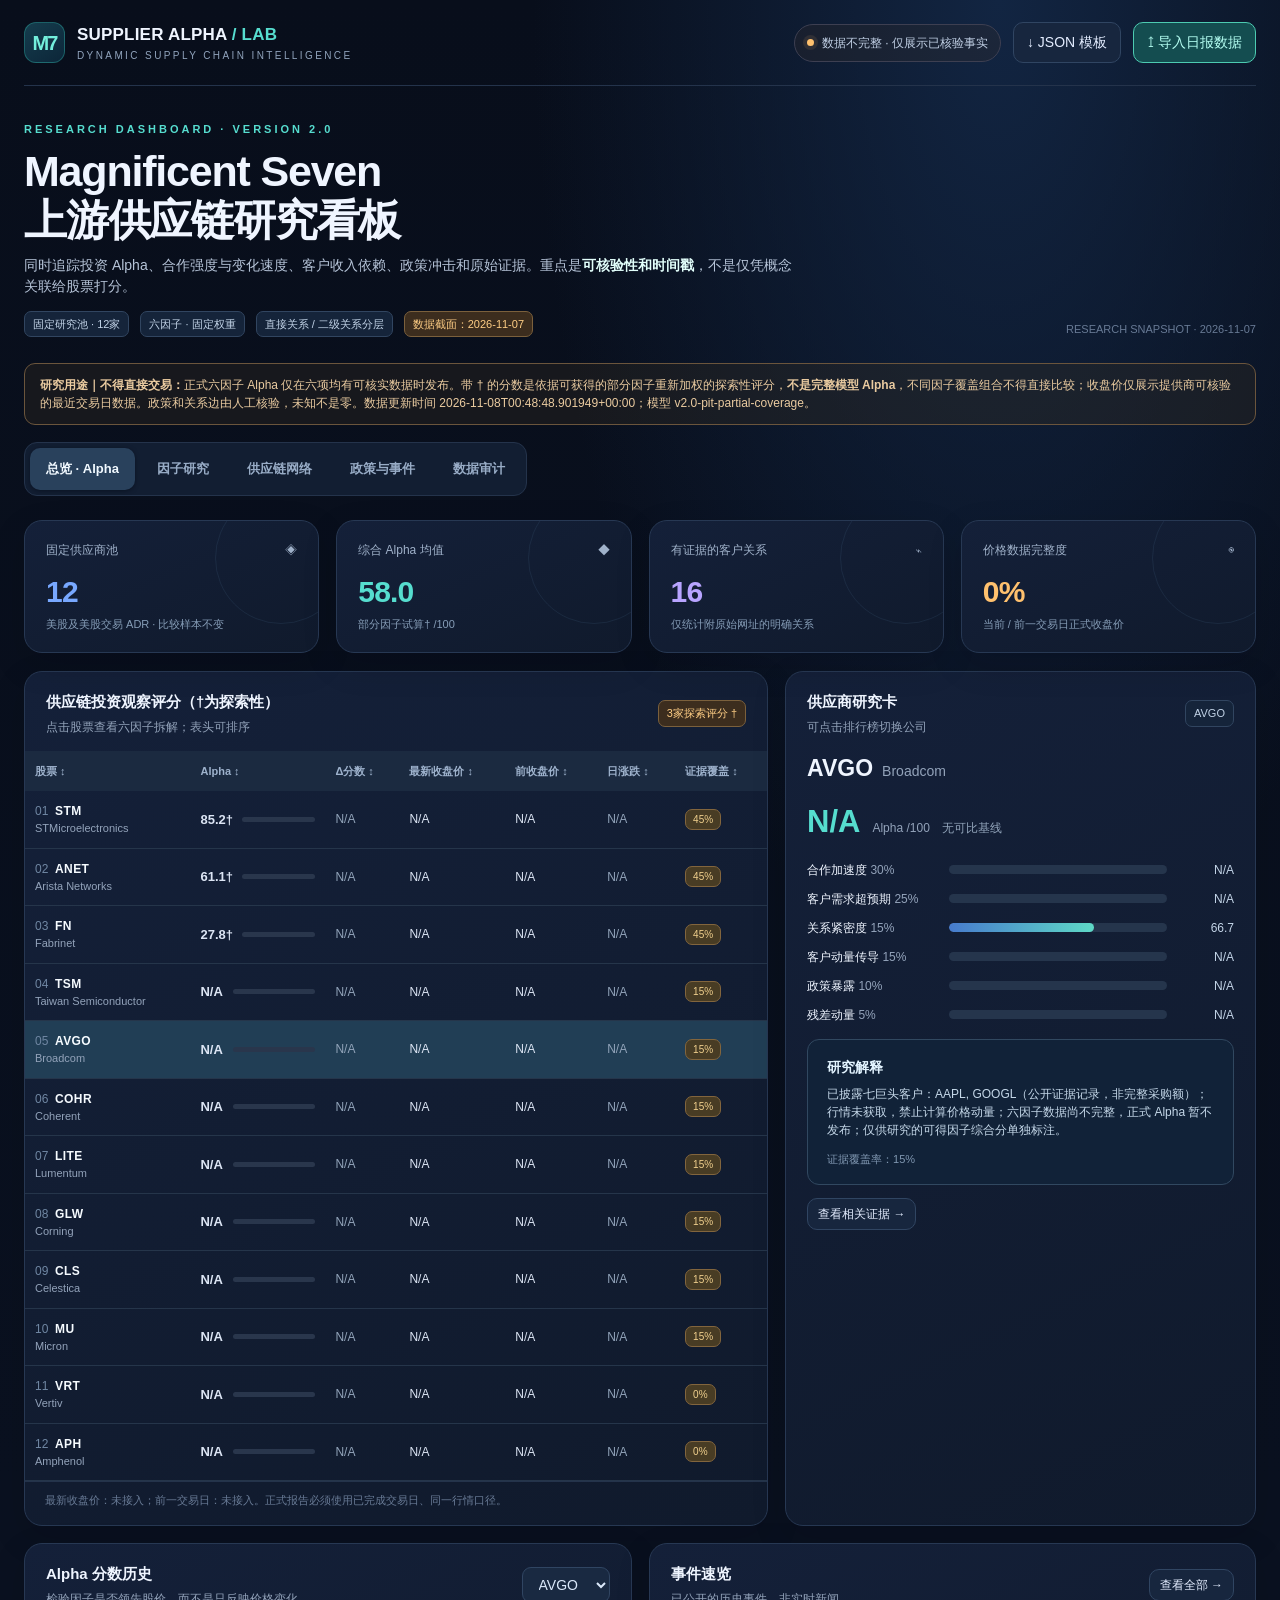
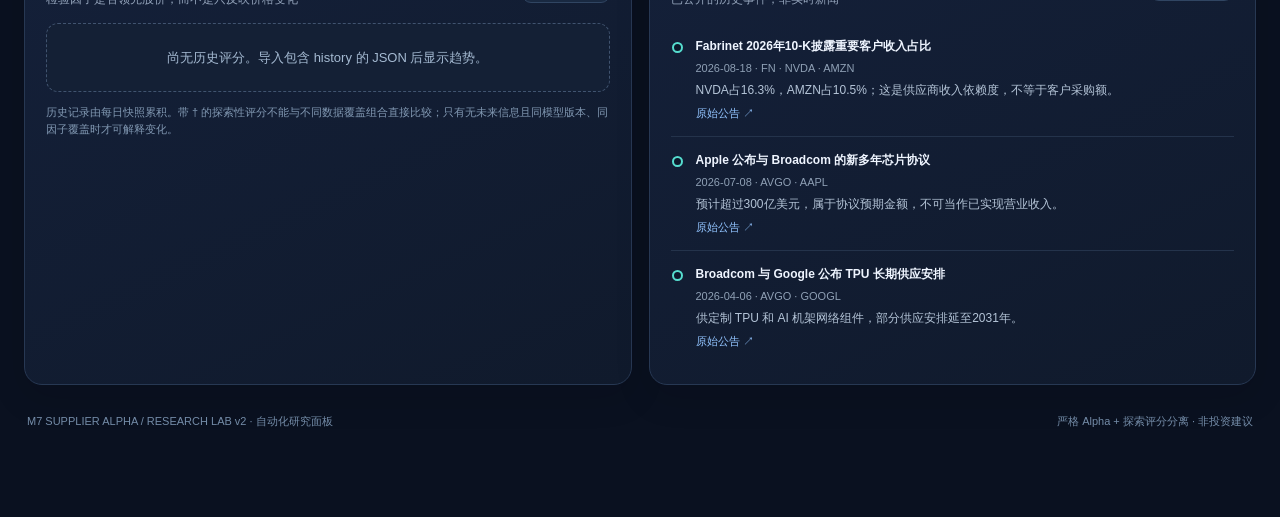
==== site/index.html @ e10db561 "Publish web dashboard with immediate snapshot refresh" ====
<!doctype html>
<html lang="zh-CN">
<head>
<meta charset="utf-8"><meta name="viewport" content="width=device-width, initial-scale=1, viewport-fit=cover">
<meta name="theme-color" content="#0b101d">
<title>M7 Supplier Alpha · Research Lab v2 — 单文件快照</title>
<style>
:root{--bg:#080d19;--panel:#111a2c;--panel2:#152138;--line:#24334b;--line2:#304562;--ink:#eff5ff;--muted:#93a3ba;--soft:#687a95;--cyan:#56ddcf;--blue:#78a8ff;--amber:#ffc16e;--red:#fb8193;--green:#75d6a9;--purp:#b8a4ff;--radius:18px}
*{box-sizing:border-box}html{scroll-behavior:smooth}body{margin:0;color:var(--ink);background:radial-gradient(ellipse at 78% 0%,#122542 0%,transparent 33%),linear-gradient(180deg,#080e1b,#0a1120 70%);font-family:Inter,-apple-system,BlinkMacSystemFont,"Segoe UI","PingFang SC","Microsoft YaHei",sans-serif;font-size:14px;line-height:1.5;min-height:100vh}button,input,select{font:inherit}button{cursor:pointer}a{color:#92c4ff;text-decoration:none}a:hover{text-decoration:underline}.shell{max-width:1540px;margin:auto;padding:0 24px 60px}.topbar{display:flex;align-items:center;justify-content:space-between;padding:22px 0;gap:20px;border-bottom:1px solid var(--line);flex-wrap:wrap}.brand{display:flex;align-items:center;gap:12px}.logo{width:41px;height:41px;border-radius:12px;display:grid;place-items:center;border:1px solid #3ad9c64d;background:linear-gradient(145deg,#153d4d,#0c2639);color:#73efdc;font-weight:800;font-size:20px;letter-spacing:-2px}.brand-title{font-size:17px;font-weight:750;letter-spacing:.2px}.brand-sub{font-size:10px;letter-spacing:2.4px;color:#91a4bd;text-transform:uppercase}.topright{display:flex;align-items:center;gap:12px;flex-wrap:wrap}.status{display:flex;align-items:center;gap:8px;font-size:12px;color:#c1d0e5;padding:9px 12px;border:1px solid #3d3f51;border-radius:99px;background:#3a2e2740}.dot{width:7px;height:7px;border-radius:50%;background:var(--amber);box-shadow:0 0 0 4px #ffc16e18}.btn{border:1px solid var(--line2);border-radius:10px;color:#e4edff;background:#17263e;padding:9px 13px;display:inline-flex;align-items:center;gap:7px;transition:.2s}.btn:hover{border-color:#7ba6d8;background:#213553}.btn.primary{border-color:#4dcbb1;background:#144d50;color:#b5fff3}.btn.small{padding:6px 10px;font-size:12px}.hero{padding:35px 0 26px;display:flex;align-items:end;justify-content:space-between;gap:24px;flex-wrap:wrap}.eyebrow{font-size:11px;color:var(--cyan);letter-spacing:3px;font-weight:700;text-transform:uppercase}.hero h1{font-size:clamp(27px,4vw,43px);letter-spacing:-1.2px;margin:9px 0 10px;line-height:1.14}.hero p{max-width:780px;color:#b6c4d8;margin:0;font-size:14px}.hero-meta{display:flex;flex-wrap:wrap;gap:11px;margin-top:14px}.tag{font-size:11px;color:#c2d3e7;border:1px solid #314560;background:#15243a;border-radius:7px;padding:4px 8px}.tag.warn{border-color:#7b603c;color:#ffce85;background:#3c2d1e}.mini-id{color:var(--soft);font-size:11px}.nav{display:flex;gap:6px;padding:5px;background:#121e32;border:1px solid var(--line);border-radius:13px;max-width:max-content;margin:6px 0 24px;overflow:auto}.nav button{border:0;background:transparent;color:#98acc6;border-radius:10px;white-space:nowrap;padding:11px 16px;font-weight:600;font-size:13px}.nav button.active{background:#29415c;color:#f1f9ff;box-shadow:0 1px 4px #02081380}.view{display:none}.view.active{display:block}.grid{display:grid;gap:17px}.metrics{grid-template-columns:repeat(4,minmax(0,1fr));margin-bottom:18px}.panel{background:linear-gradient(155deg,#142039,#101a2c);border:1px solid #273853;border-radius:var(--radius);min-width:0;box-shadow:0 12px 35px #03071124}.metric{padding:20px 21px;position:relative;overflow:hidden}.metric:before{content:"";position:absolute;right:-29px;top:-29px;border:1px solid #597ea624;width:130px;height:130px;border-radius:50%}.metric .k{font-size:12px;color:#a0b2ca;display:flex;align-items:center;justify-content:space-between;gap:10px}.metric .v{font-size:30px;font-weight:740;letter-spacing:-.8px;margin:10px 0 2px}.metric .sub{font-size:11px;color:#869db7}.metric .accent{color:var(--cyan)}.metric .blue{color:var(--blue)}.metric .amber{color:var(--amber)}.metric .purp{color:var(--purp)}.head{display:flex;align-items:center;justify-content:space-between;gap:12px;padding:19px 21px 15px;flex-wrap:wrap}.heading{font-size:15px;font-weight:750}.subtitle{font-size:12px;color:var(--muted);margin-top:4px}.bodypad{padding:0 21px 20px}.two{grid-template-columns:minmax(0,1.58fr) minmax(320px,1fr)}.half{grid-template-columns:repeat(2,minmax(0,1fr))}.three{grid-template-columns:repeat(3,minmax(0,1fr))}.muted{color:var(--muted)}.small{font-size:12px}.tiny{font-size:11px}.notice{padding:12px 15px;border:1px solid #6b553c;background:#3b2e204d;color:#eacba0;border-radius:11px;font-size:12px;margin:0 0 17px}.tablewrap{overflow:auto}.table{width:100%;border-collapse:collapse;white-space:nowrap;font-size:12px}.table th{background:#1b2a40;color:#9eb2cc;text-align:left;font-size:11px;font-weight:600;padding:12px 10px;cursor:pointer}.table th:hover{color:white}.table td{border-bottom:1px solid #25354a;padding:11px 10px;color:#dce5f4}.table tbody tr{cursor:pointer;transition:.15s}.table tbody tr:hover{background:#21304b}.table tbody tr.selected{background:#213e55}.ticker{font-weight:800;letter-spacing:.4px;color:#f6fbff}.rank{color:#7087a3}.pill{display:inline-block;border-radius:7px;background:#16433c;border:1px solid #2e7968;color:#93e5c6;font-size:10px;padding:2px 7px}.pill.m{background:#483c24;border-color:#82653d;color:#f2d18e}.pill.u{background:#283347;border-color:#43536d;color:#99afcb}.score{display:flex;align-items:center;gap:9px}.score strong{min-width:24px;font-size:13px}.bar{flex:1;height:5px;border-radius:99px;background:#29364c;min-width:45px;overflow:hidden}.bar>i{display:block;height:100%;background:linear-gradient(90deg,#3786d4,#56decf);border-radius:99px}.pos{color:var(--green)!important}.neg{color:var(--red)!important}.neutral{color:#92a4ba!important}.r{text-align:right!important}.sectionnote{font-size:11px;color:var(--soft);padding:10px 20px 16px;border-top:1px solid var(--line);line-height:1.55}.pick{border:1px solid var(--line2);padding:8px 12px;border-radius:9px;background:#192941;color:#dae8fa;outline:none;max-width:100%}.pick:focus{border-color:#7ab7eb}.stack{display:flex;align-items:center;gap:8px;flex-wrap:wrap}.detail-title{display:flex;align-items:baseline;gap:9px}.detail-title strong{font-size:23px}.sixrows{display:grid;gap:11px}.factor-row{display:grid;grid-template-columns:130px 1fr 55px;align-items:center;gap:12px;font-size:12px}.factor-track{height:9px;background:#25354c;border-radius:99px;overflow:hidden}.factor-track>i{display:block;height:100%;background:linear-gradient(90deg,#477bcd,#5ed9c6);border-radius:99px}.factor-row .num{text-align:right;color:#c4d5e8}.eventitem{display:flex;gap:12px;position:relative;padding:14px 0;border-bottom:1px solid var(--line)}.eventitem:last-child{border:0}.eventmarker{width:11px;height:11px;flex-shrink:0;border-radius:50%;border:2px solid var(--cyan);margin:5px 1px;background:#0d182b}.eventtitle{font-size:12px;font-weight:650}.eventdate{font-size:11px;color:#8fa0b5;margin-top:5px}.eventdesc{font-size:12px;color:#b4c4d7;margin-top:5px}.btnlink{color:#8eceff;background:none;border:0;padding:0;font-size:11px;cursor:pointer}.legend{display:flex;gap:16px;flex-wrap:wrap;font-size:11px;color:#a0b2c9}.legend span{display:flex;align-items:center;gap:6px}.sq{width:9px;height:9px;border-radius:3px;display:inline-block}.trend{width:100%;height:auto;display:block}.axis{stroke:#314058;stroke-width:1}.axistext{font-size:10px;fill:#879db7}.chartlabel{fill:#d9eafc;font-size:11px;font-weight:650}.foot{display:flex;align-items:center;justify-content:space-between;gap:15px;flex-wrap:wrap;color:#748ca8;font-size:11px;padding:28px 3px}.networkSvg{width:100%;display:block;height:auto;min-height:320px}.networkhint{color:var(--muted);font-size:12px;margin-top:12px}.heatmap{overflow:auto}.heatmap table{width:100%;min-width:850px;border-collapse:separate;border-spacing:4px}.heatmap th{font-size:11px;color:#9fb4ce;padding:7px;font-weight:600}.heatmap td{padding:10px 8px;text-align:center;border-radius:7px;font-weight:680;font-size:12px;color:#fff}.heatmap td:first-child{text-align:left;background:#1d2a3c;color:#e0edff}.largecallout{border:1px solid #314860;border-radius:12px;background:#112238;padding:17px 19px;color:#c5d8e9;margin-top:15px}.largecallout strong{display:block;color:#e3f4ff;margin-bottom:7px}.insightlist{display:grid;gap:10px}.insight{border:1px solid var(--line);border-radius:12px;padding:12px 14px;background:#17253a}.insight .lt{color:#9ab0c9;font-size:11px}.insight strong{font-size:12px;display:block;margin:4px 0}.filterrow{display:flex;align-items:center;gap:9px;flex-wrap:wrap}.toggle{display:flex;align-items:center;gap:7px;color:#a8bfd6;font-size:12px}.policy{border:1px solid #2d4058;border-radius:12px;padding:16px;margin-bottom:12px;background:#14233a}.policy .phead{display:flex;justify-content:space-between;align-items:center;gap:10px;flex-wrap:wrap}.policy .pname{font-size:14px;font-weight:700}.policy .pdesc{color:#b0c5dc;font-size:12px;margin-top:9px}.policy .pmeta{color:#86a1bc;font-size:11px;margin-top:9px}.sources{display:grid;gap:8px}.source{background:#16243a;border:1px solid #2c4058;padding:12px 14px;border-radius:10px}.source a{font-size:12px;font-weight:650}.source small{display:block;color:#9baec5;margin-top:4px;line-height:1.55}.auditrow{display:flex;justify-content:space-between;gap:16px;border-bottom:1px solid #293a51;padding:13px 0;font-size:12px}.auditrow:last-child{border:0}.auditrow span{color:#a4b6cb}.code{font-family:ui-monospace,SFMono-Regular,Menlo,monospace;font-size:12px;color:#9ee7dc;background:#0b1b29;border:1px solid #254357;border-radius:9px;padding:12px;white-space:pre-wrap;overflow-wrap:anywhere}.empty{color:#a5bad2;border:1px dashed #40536f;border-radius:12px;padding:24px 16px;text-align:center;font-size:13px;background:#142035}.footerline{font-size:11px;color:#8198b2;margin-top:12px}.fileinput{display:none}.topaction{white-space:nowrap}.hide{display:none!important}#toast{position:fixed;bottom:20px;left:50%;transform:translateX(-50%);background:#264a5b;color:#e4fff9;border:1px solid #65adba;box-shadow:0 15px 40px #0008;padding:11px 18px;border-radius:12px;z-index:100;font-size:12px;display:none;max-width:90vw}.critical{color:var(--amber)}
@media(max-width:1050px){.metrics{grid-template-columns:repeat(2,minmax(0,1fr))}.two{grid-template-columns:1fr}.three{grid-template-columns:1fr 1fr}.networkSvg{min-height:0}.topbar{padding:16px 0}.hero{padding:27px 0 20px}}
@media(max-width:640px){.shell{padding:0 12px 40px}.topbar{gap:12px}.brand-title{font-size:14px}.brand-sub{font-size:9px;letter-spacing:1.6px}.topright{width:100%;justify-content:space-between}.hero h1{font-size:28px}.hero p{font-size:12px}.nav{width:100%;max-width:100%;margin:5px 0 15px}.nav button{padding:10px 13px;font-size:12px}.grid{gap:12px}.metric{padding:15px 14px}.metric .v{font-size:25px}.panel{border-radius:13px}.head{padding:15px 13px 12px}.bodypad{padding:0 13px 14px}.half,.three{grid-template-columns:1fr}.factor-row{grid-template-columns:108px 1fr 46px;gap:8px;font-size:11px}.table th,.table td{padding:10px 8px}.notice{font-size:11px}.networkSvg{min-height:220px}.logo{width:36px;height:36px}.metric .sub{font-size:10px}}
</style>
</head>
<body>
<div class="shell">
<header class="topbar">
 <div class="brand"><div class="logo">M7</div><div><div class="brand-title">SUPPLIER ALPHA <span style="color:var(--cyan)">/ LAB</span></div><div class="brand-sub">DYNAMIC SUPPLY CHAIN INTELLIGENCE</div></div></div>
 <div class="topright"><span class="status"><i class="dot"></i><span id="modeLabel">数据管道连接中 · 历史证据已标注</span></span><button class="btn topaction" id="downloadTemplate">↓ JSON 模板</button><label for="jsonFile" class="btn primary topaction">↥ 导入日报数据</label><input id="jsonFile" class="fileinput" type="file" accept=".json,application/json"></div>
</header>
<section class="hero"><div><div class="eyebrow">Research dashboard · Version 2.0</div><h1>Magnificent Seven<br>上游供应链研究看板</h1><p>同时追踪投资 Alpha、合作强度与变化速度、客户收入依赖、政策冲击和原始证据。重点是<strong style="color:#e2fffb">可核验性和时间戳</strong>，不是仅凭概念关联给股票打分。</p><div class="hero-meta"><span class="tag">固定研究池 · 12家</span><span class="tag">六因子 · 固定权重</span><span class="tag">直接关系 / 二级关系分层</span><span class="tag warn" id="asOfTag">展示模式：模拟分数</span></div></div><div class="mini-id">RESEARCH SNAPSHOT · <span id="snapshotDate">2026-11-07</span></div></section>
<div class="notice" id="disclaimer"><b>研究演示模式：</b>下方 Alpha、因子和趋势分数均为虚构示例，不能用于交易；收盘价留空，不编造价格。关系与政策页面部分示例链接来自公开公司公告、SEC与政府文件，均注明历史日期。导入真实的、带来源的每日 JSON 后，才可作为正式数据看板使用。</div>
<nav class="nav" id="tabs" aria-label="看板导航"><button data-tab="overview" class="active">总览 · Alpha</button><button data-tab="factors">因子研究</button><button data-tab="network">供应链网络</button><button data-tab="events">政策与事件</button><button data-tab="audit">数据审计</button></nav>
<main>
<section id="overview" class="view active">
 <div class="grid metrics"><div class="panel metric"><div class="k">固定供应商池 <span>◈</span></div><div class="v blue" id="kpiUniverse">12</div><div class="sub">美股及美股交易 ADR · 比较样本不变</div></div><div class="panel metric"><div class="k">综合 Alpha 均值 <span>◆</span></div><div class="v accent" id="kpiScore">—</div><div class="sub" id="kpiScoreSub">演示数据 /100</div></div><div class="panel metric"><div class="k">有证据的客户关系 <span>⌁</span></div><div class="v purp" id="kpiEdges">—</div><div class="sub">仅统计附原始网址的明确关系</div></div><div class="panel metric"><div class="k">价格数据完整度 <span>◉</span></div><div class="v amber" id="kpiPrice">0%</div><div class="sub">当前 / 前一交易日正式收盘价</div></div></div>
 <div class="grid two"><div class="panel"><div class="head"><div><div class="heading">供应链投资观察评分（†为探索性）</div><div class="subtitle">点击股票查看六因子拆解；表头可排序</div></div><span class="tag warn" id="scoreMode">模拟评分</span></div><div class="tablewrap"><table class="table" id="ranking"><thead><tr><th data-sort="ticker">股票 ↕</th><th data-sort="alpha">Alpha ↕</th><th data-sort="delta">Δ分数 ↕</th><th data-sort="close">最新收盘价 ↕</th><th data-sort="previous_close">前收盘价 ↕</th><th data-sort="pct_change">日涨跌 ↕</th><th data-sort="coverage">证据覆盖 ↕</th></tr></thead><tbody id="rankingBody"></tbody></table></div><div class="sectionnote" id="priceDates">价格日期：尚未导入真实数据。日涨跌按最近两个已完成的交易日计算。</div></div>
 <div class="panel"><div class="head"><div><div class="heading">供应商研究卡</div><div class="subtitle">可点击排行榜切换公司</div></div><span class="tag" id="selectionTag">AVGO</span></div><div class="bodypad"><div class="detail-title"><strong id="selectedTicker">AVGO</strong><span class="muted" id="selectedName">Broadcom</span></div><div style="display:flex;align-items:baseline;gap:12px;margin:14px 0 15px"><span style="font-size:31px;font-weight:750;color:var(--cyan)" id="selectedScore">—</span><span class="small muted">Alpha /100</span><span class="small" id="selectedDelta"></span></div><div class="sixrows" id="factorMini"></div><div class="largecallout"><strong>研究解释</strong><div id="selectedExplain" class="small">这是演示数据中的分数解释框。真实日报导入后，展示源自证据的变化及原因。</div><div class="footerline" id="selectedCoverage">证据覆盖：—</div></div><button class="btn small" style="margin-top:13px" id="jumpEvidence">查看相关证据 →</button></div></div></div>
 <div class="grid half" style="margin-top:17px"><div class="panel"><div class="head"><div><div class="heading">Alpha 分数历史</div><div class="subtitle">检验因子是否领先股价，而不是只反映价格变化</div></div><select class="pick" id="trendSelector"></select></div><div class="bodypad"><div id="trendChart"></div><div class="footerline" id="trendNote">演示趋势，非历史真实评分。</div></div></div><div class="panel"><div class="head"><div><div class="heading">事件速览</div><div class="subtitle">已公开的历史事件，非实时新闻</div></div><button class="btn small" data-goto="events">查看全部 →</button></div><div class="bodypad" id="eventPreview"></div></div></div>
</section>
<section id="factors" class="view"><div class="grid half"><div class="panel"><div class="head"><div><div class="heading">横截面因子热力图</div><div class="subtitle">数值范围 0–100；基于公开数据、可审计的点时计算数据</div></div></div><div class="bodypad heatmap" id="factorHeatmap"></div></div><div class="panel"><div class="head"><div><div class="heading">因子贡献拆分</div><div class="subtitle">贡献 = 因子分数 × 固定权重；不代表收益贡献</div></div><select class="pick" id="factorSelector"></select></div><div class="bodypad"><div id="contribChart"></div><div class="largecallout"><strong>研究假设</strong>关系加速度（30%）与客户资本开支冲击（25%）能否在控制市值、行业和价格动量后预测未来收益？建议保留 5 / 20 / 60 个交易日的样本外标签，并严格控制信息发布日期。</div></div></div></div><div class="panel" style="margin-top:17px"><div class="head"><div><div class="heading">固定因子方法与权重</div><div class="subtitle">跨日不得无说明地调整权重或标准化口径</div></div></div><div class="bodypad" id="weightCards"></div></div></section>
<section id="network" class="view"><div class="panel"><div class="head"><div><div class="heading">七巨头 × 上游供应商二部图</div><div class="subtitle">左：M7客户；右：供应商。连线代表披露的客户 / 供应关系，非采购金额比例。</div></div><div class="filterrow"><select id="networkFilter" class="pick"><option value="all">全部供应商</option></select><label class="toggle"><input type="checkbox" id="verifiedOnly" checked>只看有来源关系</label></div></div><div class="bodypad"><svg id="networkSvg" class="networkSvg" viewBox="0 0 980 518" aria-label="七巨头供应链网络图"></svg><div class="legend"><span><i class="sq" style="background:#7fa6fa"></i>七巨头</span><span><i class="sq" style="background:#54ddcb"></i>供应商</span><span><i class="sq" style="background:#88c9e1"></i>已公开披露</span><span><i class="sq" style="background:#53637a"></i>待验证，不参与有效关系统计</span></div><p class="networkhint">提示：点击关系边查看来源；选择供应商高亮相连客户。尚未披露金额的边不推断供货份额；多重关系强度不能简单使用边数替代。</p></div></div><div class="grid half" style="margin-top:17px"><div class="panel"><div class="head"><div><div class="heading">关系证据明细</div><div class="subtitle">披露时点、收入份额、合同金额和证据来源严格分列</div></div></div><div class="bodypad" id="relationshipEvidence"></div></div><div class="panel"><div class="head"><div><div class="heading">网络模型约束</div><div class="subtitle">避免关系图推断中常见的数据污染</div></div></div><div class="bodypad"><div class="insightlist"><div class="insight"><div class="lt">时间约束</div><strong>只有公开日期 ≤ 信号构建日期，关系才可以进入对应历史截面。</strong></div><div class="insight"><div class="lt">数值约束</div><strong>16.3% 客户收入 ≠ 采购金额；最高 60 亿美元 ≠ 实际实现收入。</strong></div><div class="insight"><div class="lt">层级约束</div><strong>直接合同、代工、二级供应、生态暴露要分层建模，不计作同类边。</strong></div><div class="insight"><div class="lt">缺失机制</div><strong>未披露关系应为 Unknown，不应直接填 0。</strong></div></div></div></div></div></section>
<section id="events" class="view"><div class="grid two"><div class="panel"><div class="head"><div><div class="heading">合作与合同事件库</div><div class="subtitle">原始公告｜日期｜涉及股票｜潜在因子作用</div></div><select id="eventType" class="pick"><option value="all">全部事件</option><option value="contract">合同与供应</option><option value="investment">战略投资</option><option value="filing">财报披露</option></select></div><div class="bodypad" id="allEvents"></div></div><div class="panel"><div class="head"><div><div class="heading">政策观察台</div><div class="subtitle">发布日期、法律生效日及影响范围分开记录</div></div></div><div class="bodypad" id="allPolicies"></div></div></div></section>
<section id="audit" class="view"><div class="grid half"><div class="panel"><div class="head"><div><div class="heading">数据质量与审计状态</div><div class="subtitle">为量化回测和论文复现预留的核验面板</div></div></div><div class="bodypad" id="auditRows"></div></div><div class="panel"><div class="head"><div><div class="heading">导入规范</div><div class="subtitle">页面不主动联网抓价格或新闻；数据需外部管道提供</div></div></div><div class="bodypad"><div class="code">scores = 0.30×加速度 + 0.25×客户需求
       + 0.15×紧密度 + 0.15×客户动量
       + 0.10×政策暴露 + 0.05×残差动量

涨跌幅 = (最新交易日收盘价 / 前一交易日收盘价 - 1) × 100%</div><div class="largecallout"><strong>工作流</strong>外部采集公开数据 → 保存事件时间戳 → 标准化因子 → 固定模型打分 → 导出每日 JSON → 导入本地看板。每日聊天自动报告不会自动写入这个静态 HTML；要永久自动同步，需要另建定时数据管道与托管存储。</div><div class="stack" style="margin-top:14px"><button class="btn small" id="getTemplate2">下载可填充模板</button><button class="btn small" id="getDemo">下载示例 JSON</button><button class="btn small" id="resetDemo">恢复演示</button></div></div></div></div><div class="panel" style="margin-top:17px"><div class="head"><div><div class="heading">已核实来源索引</div><div class="subtitle">直接链接到 SEC、公司 IR/公告和美国政府发布源</div></div></div><div class="bodypad sources" id="sourceIndex"></div></div></section>
</main>
<footer class="foot"><span>M7 SUPPLIER ALPHA / RESEARCH LAB v2 · 自动化研究面板</span><span>严格 Alpha + 探索评分分离 · 非投资建议</span></footer>
</div>
<div id="toast" role="status"></div>
<script>window.M7_LIVE_DATA = {"as_of":"2026-11-07","price_date":null,"previous_price_date":null,"mode":"partial","model_version":"v2.0-pit-partial-coverage","retrieved_at_utc":"2026-11-08T00:48:48.901949+00:00","suppliers":[{"ticker":"TSM","name":"Taiwan Semiconductor","alpha":null,"previous_alpha":null,"provisional_alpha":null,"previous_provisional_alpha":null,"model_version":"v2.0-pit-partial-coverage","close":null,"previous_close":null,"price_date":null,"previous_price_date":null,"price_source":null,"price_provider":null,"price_fresh":false,"coverage":0.15,"confidence":"研究探索","evidence_count":1,"factors":{"acceleration":null,"demand":null,"tightness":11.11,"customer_momentum":null,"policy":null,"residual_momentum":null},"factor_methods":{"acceleration":"verified reported client revenue-share delta (pp), peer percentile; if unavailable N/A","demand":"SEC annual capex YoY proxy, NOT consensus surprise; customer-weighted peer percentile","tightness":"documented verified M7 link count/edge category, NOT dollar procurement; peer percentile","customer_momentum":"verified customer-weighted 20-trading-day unadjusted close return, peer percentile","policy":"manually verified dated signed policy exposures, peer percentile; if absent N/A","residual_momentum":"supplier 20-day return minus beta times XLK 20-day return (beta from 60 matched sessions), peer percentile"},"known_clients":["NVDA"],"explanation":"已披露七巨头客户：NVDA（公开证据记录，非完整采购额）；行情未获取，禁止计算价格动量；六因子数据尚不完整，正式 Alpha 暂不发布；仅供研究的可得因子综合分单独标注。","history":[]},{"ticker":"AVGO","name":"Broadcom","alpha":null,"previous_alpha":null,"provisional_alpha":null,"previous_provisional_alpha":null,"model_version":"v2.0-pit-partial-coverage","close":null,"previous_close":null,"price_date":null,"previous_price_date":null,"price_source":null,"price_provider":null,"price_fresh":false,"coverage":0.15,"confidence":"研究探索","evidence_count":2,"factors":{"acceleration":null,"demand":null,"tightness":66.67,"customer_momentum":null,"policy":null,"residual_momentum":null},"factor_methods":{"acceleration":"verified reported client revenue-share delta (pp), peer percentile; if unavailable N/A","demand":"SEC annual capex YoY proxy, NOT consensus surprise; customer-weighted peer percentile","tightness":"documented verified M7 link count/edge category, NOT dollar procurement; peer percentile","customer_momentum":"verified customer-weighted 20-trading-day unadjusted close return, peer percentile","policy":"manually verified dated signed policy exposures, peer percentile; if absent N/A","residual_momentum":"supplier 20-day return minus beta times XLK 20-day return (beta from 60 matched sessions), peer percentile"},"known_clients":["AAPL","GOOGL"],"explanation":"已披露七巨头客户：AAPL, GOOGL（公开证据记录，非完整采购额）；行情未获取，禁止计算价格动量；六因子数据尚不完整，正式 Alpha 暂不发布；仅供研究的可得因子综合分单独标注。","history":[]},{"ticker":"ANET","name":"Arista Networks","alpha":null,"previous_alpha":null,"provisional_alpha":61.11,"previous_provisional_alpha":null,"model_version":"v2.0-pit-partial-coverage","close":null,"previous_close":null,"price_date":null,"previous_price_date":null,"price_source":null,"price_provider":null,"price_fresh":false,"coverage":0.45,"confidence":"研究探索","evidence_count":2,"factors":{"acceleration":50.0,"demand":null,"tightness":83.33,"customer_momentum":null,"policy":null,"residual_momentum":null},"factor_methods":{"acceleration":"verified reported client revenue-share delta (pp), peer percentile; if unavailable N/A","demand":"SEC annual capex YoY proxy, NOT consensus surprise; customer-weighted peer percentile","tightness":"documented verified M7 link count/edge category, NOT dollar procurement; peer percentile","customer_momentum":"verified customer-weighted 20-trading-day unadjusted close return, peer percentile","policy":"manually verified dated signed policy exposures, peer percentile; if absent N/A","residual_momentum":"supplier 20-day return minus beta times XLK 20-day return (beta from 60 matched sessions), peer percentile"},"known_clients":["META","MSFT"],"explanation":"已披露七巨头客户：META, MSFT（公开证据记录，非完整采购额）；行情未获取，禁止计算价格动量；六因子数据尚不完整，正式 Alpha 暂不发布；仅供研究的可得因子综合分单独标注。","history":[{"date":"2026-11-07","alpha":61.11,"mode":"provisional","coverage":0.45}]},{"ticker":"COHR","name":"Coherent","alpha":null,"previous_alpha":null,"provisional_alpha":null,"previous_provisional_alpha":null,"model_version":"v2.0-pit-partial-coverage","close":null,"previous_close":null,"price_date":null,"previous_price_date":null,"price_source":null,"price_provider":null,"price_fresh":false,"coverage":0.15,"confidence":"研究探索","evidence_count":1,"factors":{"acceleration":null,"demand":null,"tightness":38.89,"customer_momentum":null,"policy":null,"residual_momentum":null},"factor_methods":{"acceleration":"verified reported client revenue-share delta (pp), peer percentile; if unavailable N/A","demand":"SEC annual capex YoY proxy, NOT consensus surprise; customer-weighted peer percentile","tightness":"documented verified M7 link count/edge category, NOT dollar procurement; peer percentile","customer_momentum":"verified customer-weighted 20-trading-day unadjusted close return, peer percentile","policy":"manually verified dated signed policy exposures, peer percentile; if absent N/A","residual_momentum":"supplier 20-day return minus beta times XLK 20-day return (beta from 60 matched sessions), peer percentile"},"known_clients":["NVDA"],"explanation":"已披露七巨头客户：NVDA（公开证据记录，非完整采购额）；行情未获取，禁止计算价格动量；六因子数据尚不完整，正式 Alpha 暂不发布；仅供研究的可得因子综合分单独标注。","history":[]},{"ticker":"LITE","name":"Lumentum","alpha":null,"previous_alpha":null,"provisional_alpha":null,"previous_provisional_alpha":null,"model_version":"v2.0-pit-partial-coverage","close":null,"previous_close":null,"price_date":null,"previous_price_date":null,"price_source":null,"price_provider":null,"price_fresh":false,"coverage":0.15,"confidence":"研究探索","evidence_count":1,"factors":{"acceleration":null,"demand":null,"tightness":38.89,"customer_momentum":null,"policy":null,"residual_momentum":null},"factor_methods":{"acceleration":"verified reported client revenue-share delta (pp), peer percentile; if unavailable N/A","demand":"SEC annual capex YoY proxy, NOT consensus surprise; customer-weighted peer percentile","tightness":"documented verified M7 link count/edge category, NOT dollar procurement; peer percentile","customer_momentum":"verified customer-weighted 20-trading-day unadjusted close return, peer percentile","policy":"manually verified dated signed policy exposures, peer percentile; if absent N/A","residual_momentum":"supplier 20-day return minus beta times XLK 20-day return (beta from 60 matched sessions), peer percentile"},"known_clients":["NVDA"],"explanation":"已披露七巨头客户：NVDA（公开证据记录，非完整采购额）；行情未获取，禁止计算价格动量；六因子数据尚不完整，正式 Alpha 暂不发布；仅供研究的可得因子综合分单独标注。","history":[]},{"ticker":"FN","name":"Fabrinet","alpha":null,"previous_alpha":null,"provisional_alpha":27.78,"previous_provisional_alpha":null,"model_version":"v2.0-pit-partial-coverage","close":null,"previous_close":null,"price_date":null,"previous_price_date":null,"price_source":null,"price_provider":null,"price_fresh":false,"coverage":0.45,"confidence":"研究探索","evidence_count":2,"factors":{"acceleration":0.0,"demand":null,"tightness":83.33,"customer_momentum":null,"policy":null,"residual_momentum":null},"factor_methods":{"acceleration":"verified reported client revenue-share delta (pp), peer percentile; if unavailable N/A","demand":"SEC annual capex YoY proxy, NOT consensus surprise; customer-weighted peer percentile","tightness":"documented verified M7 link count/edge category, NOT dollar procurement; peer percentile","customer_momentum":"verified customer-weighted 20-trading-day unadjusted close return, peer percentile","policy":"manually verified dated signed policy exposures, peer percentile; if absent N/A","residual_momentum":"supplier 20-day return minus beta times XLK 20-day return (beta from 60 matched sessions), peer percentile"},"known_clients":["AMZN","NVDA"],"explanation":"已披露七巨头客户：AMZN, NVDA（公开证据记录，非完整采购额）；行情未获取，禁止计算价格动量；六因子数据尚不完整，正式 Alpha 暂不发布；仅供研究的可得因子综合分单独标注。","history":[{"date":"2026-11-07","alpha":27.78,"mode":"provisional","coverage":0.45}]},{"ticker":"GLW","name":"Corning","alpha":null,"previous_alpha":null,"provisional_alpha":null,"previous_provisional_alpha":null,"model_version":"v2.0-pit-partial-coverage","close":null,"previous_close":null,"price_date":null,"previous_price_date":null,"price_source":null,"price_provider":null,"price_fresh":false,"coverage":0.15,"confidence":"研究探索","evidence_count":1,"factors":{"acceleration":null,"demand":null,"tightness":11.11,"customer_momentum":null,"policy":null,"residual_momentum":null},"factor_methods":{"acceleration":"verified reported client revenue-share delta (pp), peer percentile; if unavailable N/A","demand":"SEC annual capex YoY proxy, NOT consensus surprise; customer-weighted peer percentile","tightness":"documented verified M7 link count/edge category, NOT dollar procurement; peer percentile","customer_momentum":"verified customer-weighted 20-trading-day unadjusted close return, peer percentile","policy":"manually verified dated signed policy exposures, peer percentile; if absent N/A","residual_momentum":"supplier 20-day return minus beta times XLK 20-day return (beta from 60 matched sessions), peer percentile"},"known_clients":["META"],"explanation":"已披露七巨头客户：META（公开证据记录，非完整采购额）；行情未获取，禁止计算价格动量；六因子数据尚不完整，正式 Alpha 暂不发布；仅供研究的可得因子综合分单独标注。","history":[]},{"ticker":"CLS","name":"Celestica","alpha":null,"previous_alpha":null,"provisional_alpha":null,"previous_provisional_alpha":null,"model_version":"v2.0-pit-partial-coverage","close":null,"previous_close":null,"price_date":null,"previous_price_date":null,"price_source":null,"price_provider":null,"price_fresh":false,"coverage":0.15,"confidence":"研究探索","evidence_count":3,"factors":{"acceleration":null,"demand":null,"tightness":100.0,"customer_momentum":null,"policy":null,"residual_momentum":null},"factor_methods":{"acceleration":"verified reported client revenue-share delta (pp), peer percentile; if unavailable N/A","demand":"SEC annual capex YoY proxy, NOT consensus surprise; customer-weighted peer percentile","tightness":"documented verified M7 link count/edge category, NOT dollar procurement; peer percentile","customer_momentum":"verified customer-weighted 20-trading-day unadjusted close return, peer percentile","policy":"manually verified dated signed policy exposures, peer percentile; if absent N/A","residual_momentum":"supplier 20-day return minus beta times XLK 20-day return (beta from 60 matched sessions), peer percentile"},"known_clients":["AMZN","GOOGL","META"],"explanation":"已披露七巨头客户：AMZN, GOOGL, META（公开证据记录，非完整采购额）；行情未获取，禁止计算价格动量；六因子数据尚不完整，正式 Alpha 暂不发布；仅供研究的可得因子综合分单独标注。","history":[]},{"ticker":"MU","name":"Micron","alpha":null,"previous_alpha":null,"provisional_alpha":null,"previous_provisional_alpha":null,"model_version":"v2.0-pit-partial-coverage","close":null,"previous_close":null,"price_date":null,"previous_price_date":null,"price_source":null,"price_provider":null,"price_fresh":false,"coverage":0.15,"confidence":"研究探索","evidence_count":1,"factors":{"acceleration":null,"demand":null,"tightness":11.11,"customer_momentum":null,"policy":null,"residual_momentum":null},"factor_methods":{"acceleration":"verified reported client revenue-share delta (pp), peer percentile; if unavailable N/A","demand":"SEC annual capex YoY proxy, NOT consensus surprise; customer-weighted peer percentile","tightness":"documented verified M7 link count/edge category, NOT dollar procurement; peer percentile","customer_momentum":"verified customer-weighted 20-trading-day unadjusted close return, peer percentile","policy":"manually verified dated signed policy exposures, peer percentile; if absent N/A","residual_momentum":"supplier 20-day return minus beta times XLK 20-day return (beta from 60 matched sessions), peer percentile"},"known_clients":["NVDA"],"explanation":"已披露七巨头客户：NVDA（公开证据记录，非完整采购额）；行情未获取，禁止计算价格动量；六因子数据尚不完整，正式 Alpha 暂不发布；仅供研究的可得因子综合分单独标注。","history":[]},{"ticker":"VRT","name":"Vertiv","alpha":null,"previous_alpha":null,"provisional_alpha":null,"previous_provisional_alpha":null,"model_version":"v2.0-pit-partial-coverage","close":null,"previous_close":null,"price_date":null,"previous_price_date":null,"price_source":null,"price_provider":null,"price_fresh":false,"coverage":0,"confidence":"研究探索","evidence_count":0,"factors":{"acceleration":null,"demand":null,"tightness":null,"customer_momentum":null,"policy":null,"residual_momentum":null},"factor_methods":{"acceleration":"verified reported client revenue-share delta (pp), peer percentile; if unavailable N/A","demand":"SEC annual capex YoY proxy, NOT consensus surprise; customer-weighted peer percentile","tightness":"documented verified M7 link count/edge category, NOT dollar procurement; peer percentile","customer_momentum":"verified customer-weighted 20-trading-day unadjusted close return, peer percentile","policy":"manually verified dated signed policy exposures, peer percentile; if absent N/A","residual_momentum":"supplier 20-day return minus beta times XLK 20-day return (beta from 60 matched sessions), peer percentile"},"known_clients":[],"explanation":"当前种子证据库没有可计分的已验证客户关系；这不代表不存在供应关系；行情未获取，禁止计算价格动量；六因子数据尚不完整，正式 Alpha 暂不发布；仅供研究的可得因子综合分单独标注。","history":[]},{"ticker":"APH","name":"Amphenol","alpha":null,"previous_alpha":null,"provisional_alpha":null,"previous_provisional_alpha":null,"model_version":"v2.0-pit-partial-coverage","close":null,"previous_close":null,"price_date":null,"previous_price_date":null,"price_source":null,"price_provider":null,"price_fresh":false,"coverage":0,"confidence":"研究探索","evidence_count":0,"factors":{"acceleration":null,"demand":null,"tightness":null,"customer_momentum":null,"policy":null,"residual_momentum":null},"factor_methods":{"acceleration":"verified reported client revenue-share delta (pp), peer percentile; if unavailable N/A","demand":"SEC annual capex YoY proxy, NOT consensus surprise; customer-weighted peer percentile","tightness":"documented verified M7 link count/edge category, NOT dollar procurement; peer percentile","customer_momentum":"verified customer-weighted 20-trading-day unadjusted close return, peer percentile","policy":"manually verified dated signed policy exposures, peer percentile; if absent N/A","residual_momentum":"supplier 20-day return minus beta times XLK 20-day return (beta from 60 matched sessions), peer percentile"},"known_clients":[],"explanation":"当前种子证据库没有可计分的已验证客户关系；这不代表不存在供应关系；行情未获取，禁止计算价格动量；六因子数据尚不完整，正式 Alpha 暂不发布；仅供研究的可得因子综合分单独标注。","history":[]},{"ticker":"STM","name":"STMicroelectronics","alpha":null,"previous_alpha":null,"provisional_alpha":85.19,"previous_provisional_alpha":null,"model_version":"v2.0-pit-partial-coverage","close":null,"previous_close":null,"price_date":null,"previous_price_date":null,"price_source":null,"price_provider":null,"price_fresh":false,"coverage":0.45,"confidence":"研究探索","evidence_count":2,"factors":{"acceleration":100.0,"demand":null,"tightness":55.56,"customer_momentum":null,"policy":null,"residual_momentum":null},"factor_methods":{"acceleration":"verified reported client revenue-share delta (pp), peer percentile; if unavailable N/A","demand":"SEC annual capex YoY proxy, NOT consensus surprise; customer-weighted peer percentile","tightness":"documented verified M7 link count/edge category, NOT dollar procurement; peer percentile","customer_momentum":"verified customer-weighted 20-trading-day unadjusted close return, peer percentile","policy":"manually verified dated signed policy exposures, peer percentile; if absent N/A","residual_momentum":"supplier 20-day return minus beta times XLK 20-day return (beta from 60 matched sessions), peer percentile"},"known_clients":["AAPL","TSLA"],"explanation":"已披露七巨头客户：AAPL, TSLA（公开证据记录，非完整采购额）；行情未获取，禁止计算价格动量；六因子数据尚不完整，正式 Alpha 暂不发布；仅供研究的可得因子综合分单独标注。","history":[{"date":"2026-11-07","alpha":85.19,"mode":"provisional","coverage":0.45}]}],"relationships":[{"supplier":"FN","customer":"NVDA","date":"2026-08-18","kind":"客户收入披露","description":"2026财年客户收入占比16.3%；2025财年为27.6%","revenue_share":16.3,"amount":null,"source":"https://investor.fabrinet.com/node/13676/xbrl-viewer","verified":true,"prior_revenue_share":27.6,"prior_fiscal_year":2025,"fiscal_year":2026},{"supplier":"FN","customer":"AMZN","date":"2026-08-18","kind":"客户收入披露","description":"2026财年客户收入占比10.5%","revenue_share":10.5,"amount":null,"source":"https://investor.fabrinet.com/node/13676/xbrl-viewer","verified":true},{"supplier":"GLW","customer":"META","date":"2026-01-27","kind":"多年度采购协议","description":"光纤及光缆合作，上限60亿美元；不是已实现收入","revenue_share":null,"amount":"最高60亿美元","source":"https://about.fb.com/news/2026/01/meta-6-billion-agreement-corning-support-us-manufacturing/","verified":true},{"supplier":"COHR","customer":"NVDA","date":"2026-03-02","kind":"多年供应及战略合作","description":"多亿美元级采购承诺与20亿美元股权投资；性质不同不可相加","revenue_share":null,"amount":"采购承诺未列精确值","source":"https://investor.nvidia.com/news/press-release-details/2026/NVIDIA-and-Coherent-Announce-Strategic-Partnership-to-Develop-Optics-Technology-to-Scale-Next-Generation-Data-Center-Architecture/default.aspx","verified":true},{"supplier":"LITE","customer":"NVDA","date":"2026-03-02","kind":"多年供应及战略合作","description":"多亿美元级采购承诺与20亿美元股权投资；性质不同不可相加","revenue_share":null,"amount":"采购承诺未列精确值","source":"https://investor.lumentum.com/financial-news-releases/news-details/2026/NVIDIA-Announces-Strategic-Partnership-With-Lumentum-to-Develop-State-of-the-Art-Optics-Technology/default.aspx","verified":true},{"supplier":"AVGO","customer":"GOOGL","date":"2026-04-06","kind":"TPU长期供应","description":"定制TPU及网络组件供应，安排持续至最多2031年","revenue_share":null,"amount":null,"source":"https://www.sec.gov/Archives/edgar/data/1730168/000119312526144028/d87999d8k.htm","verified":true},{"supplier":"AVGO","customer":"AAPL","date":"2026-07-08","kind":"多年度供应协议","description":"美国本土芯片及无线连接，多年预计超过300亿美元","revenue_share":null,"amount":"预期超过300亿美元","source":"https://www.apple.com/newsroom/2026/07/apple-to-increase-spend-with-broadcom-to-produce-billions-more-us-chips/","verified":true},{"supplier":"ANET","customer":"MSFT","date":"2025-02-19","kind":"客户收入披露","description":"FY2024 Microsoft贡献总收入20%，FY2023为18%；2025年度报告匿名化，不能直接将2025客户比例归属Microsoft。","source":"https://www.sec.gov/Archives/edgar/data/1596532/000159653225000028/anet-20241231.htm","verified":true,"revenue_share":20.0,"source_type":"SEC 10-K/20-F","first_public_date":"2025-02-19","prior_revenue_share":18.0},{"supplier":"ANET","customer":"META","date":"2025-02-19","kind":"客户收入披露","description":"FY2024 Meta贡献总收入15%，FY2023为21%；2025年度报告匿名化，不能据此赋值FY2025。","source":"https://www.sec.gov/Archives/edgar/data/1596532/000159653225000028/anet-20241231.htm","verified":true,"revenue_share":15.0,"source_type":"SEC 10-K/20-F","first_public_date":"2025-02-19","prior_revenue_share":21.0},{"supplier":"TSM","customer":"NVDA","date":"2026-02-25","kind":"上市客户正式年报供应商披露","description":"Nvidia FY2026 10-K点名TSMC为晶圆代工厂；并未披露分配给TSM的具体采购额。","source":"https://www.sec.gov/Archives/edgar/data/1045810/000104581026000021/nvda-20260125.htm","verified":true,"revenue_share":null,"source_type":"SEC 10-K/20-F","first_public_date":"2026-02-25"},{"supplier":"TSM","customer":"AAPL","date":null,"kind":"待验证","description":"原型关系待补历史公开证据","source":null,"verified":false},{"supplier":"STM","customer":"AAPL","date":"2026-02-26","kind":"客户收入披露","description":"STM 2025年20-F披露Apple占FY2025收入17.7%，2024年14.5%，并称其为重要客户。","source":"https://www.sec.gov/Archives/edgar/data/932787/000093278726000009/stm-20251231.htm","verified":true,"revenue_share":17.7,"source_type":"SEC 10-K/20-F","first_public_date":"2026-02-26","prior_revenue_share":14.5},{"supplier":"CLS","customer":"AMZN","date":"2026-02-27","kind":"上市公司10-K客户名单","description":"CLS FY2025 10-K将Amazon Fulfillment Services列为CCS业务客户之一；未单独披露其占收入比例。","source":"https://www.sec.gov/Archives/edgar/data/1030894/000103089426000011/cls-20251231.htm","verified":true,"revenue_share":null,"source_type":"SEC 10-K/20-F","first_public_date":"2026-02-27"},{"supplier":"MU","customer":"NVDA","date":"2026-02-25","kind":"上市客户正式年报供应商披露","description":"Nvidia FY2026 10-K点名Micron为内存采购商之一，未披露金额和比例。","source":"https://www.sec.gov/Archives/edgar/data/1045810/000104581026000021/nvda-20260125.htm","verified":true,"revenue_share":null,"source_type":"SEC 10-K/20-F","first_public_date":"2026-02-25"},{"supplier":"STM","customer":"TSLA","date":"2026-02-26","kind":"客户名单披露","description":"STM FY2025 Form 20-F将Tesla列为主要客户，未公开单一客户收入占比。","revenue_share":null,"amount":null,"source":"https://www.sec.gov/Archives/edgar/data/932787/000093278726000009/stm-20251231.htm","verified":true,"source_type":"SEC 10-K/20-F","first_public_date":"2026-02-26"},{"supplier":"CLS","customer":"GOOGL","date":"2026-02-27","kind":"上市公司10-K客户名单","description":"CLS FY2025 10-K将Google列为CCS业务客户之一；未披露Google专属采购金额。","revenue_share":null,"amount":null,"source":"https://www.sec.gov/Archives/edgar/data/1030894/000103089426000011/cls-20251231.htm","verified":true,"source_type":"SEC 10-K/20-F","first_public_date":"2026-02-27"},{"supplier":"CLS","customer":"META","date":"2026-02-27","kind":"上市公司10-K客户名单","description":"CLS FY2025 10-K将Meta Platforms列为CCS业务客户之一；未披露其收入占比。","revenue_share":null,"amount":null,"source":"https://www.sec.gov/Archives/edgar/data/1030894/000103089426000011/cls-20251231.htm","verified":true,"source_type":"SEC 10-K/20-F","first_public_date":"2026-02-27"}],"events":[{"date":"2026-08-18","title":"Fabrinet 2026年10-K披露重要客户收入占比","type":"filing","tickers":["FN","NVDA","AMZN"],"description":"NVDA占16.3%，AMZN占10.5%；这是供应商收入依赖度，不等于客户采购额。","source":"https://investor.fabrinet.com/node/13676/xbrl-viewer"},{"date":"2026-07-08","title":"Apple 公布与 Broadcom 的新多年芯片协议","type":"contract","tickers":["AVGO","AAPL"],"description":"预计超过300亿美元，属于协议预期金额，不可当作已实现营业收入。","source":"https://www.apple.com/newsroom/2026/07/apple-to-increase-spend-with-broadcom-to-produce-billions-more-us-chips/"},{"date":"2026-04-06","title":"Broadcom 与 Google 公布 TPU 长期供应安排","type":"contract","tickers":["AVGO","GOOGL"],"description":"供定制 TPU 和 AI 机架网络组件，部分供应安排延至2031年。","source":"https://www.sec.gov/Archives/edgar/data/1730168/000119312526144028/d87999d8k.htm"},{"date":"2026-03-02","title":"Nvidia–Coherent 光学器件战略合作","type":"investment","tickers":["COHR","NVDA"],"description":"多年采购承诺另加20亿美元股权投资，应分别建模。","source":"https://investor.nvidia.com/news/press-release-details/2026/NVIDIA-and-Coherent-Announce-Strategic-Partnership-to-Develop-Optics-Technology-to-Scale-Next-Generation-Data-Center-Architecture/default.aspx"},{"date":"2026-03-02","title":"Nvidia–Lumentum 光学器件战略合作","type":"investment","tickers":["LITE","NVDA"],"description":"多年采购承诺另加20亿美元股权投资，应分别建模。","source":"https://investor.lumentum.com/financial-news-releases/news-details/2026/NVIDIA-Announces-Strategic-Partnership-With-Lumentum-to-Develop-State-of-the-Art-Optics-Technology/default.aspx"},{"date":"2026-01-27","title":"Meta–Corning 光纤供应协议","type":"contract","tickers":["GLW","META"],"description":"多年协议金额最高60亿美元，支持美国数据中心扩建。","source":"https://about.fb.com/news/2026/01/meta-6-billion-agreement-corning-support-us-manufacturing/"}],"policies":[{"date":"2026-01-15","effective_date":"2026-01-15","title":"BIS：先进计算芯片对华许可审查调整","status":"正式规则（以持续最新核验为准）","scope":"先进芯片及其供应链；需按具体芯片和目的地判断","direction":"双向：准入改善与合规成本并存","source":"https://www.govinfo.gov/app/details/FR-2026-01-15/2026-00789","description":"符合特定条件的H200及同类产品改为逐案许可审查，不代表所有出口自动放开。"},{"date":"2026-01-14","effective_date":"2026-01-15","title":"Section 232：特定半导体进口税","status":"公布并实施（以持续最新核验为准）","scope":"符合具体技术参数及用途规定的部分芯片","direction":"取决于产品、豁免和进口用途","source":"https://content.govdelivery.com/accounts/USDHSCBP/bulletins/4047318","description":"CBP公布特定半导体及衍生产品25%附加税规则与例外；不可概括为所有芯片一律25%。"}],"filing_candidates":[],"policy_candidates":[],"audit":{"market_prices_present":0,"market_prices_total":12,"official_alpha_count":0,"provisional_count":3,"verified_edges":16,"unverified_edges_excluded":1,"capex_annual_yoy_clients":[],"model_caveat":"Strict score requires all six factors. Exploratory score renormalizes observed factors; NOT comparable across different factor-availability patterns.","market_qa_errors":[]},"capex_sources":{}};
</script>
<script>
'use strict';
const TICKERS=['TSM','AVGO','ANET','COHR','LITE','FN','GLW','CLS','MU','VRT','APH','STM'];
const NAMES={TSM:'Taiwan Semiconductor',AVGO:'Broadcom',ANET:'Arista Networks',COHR:'Coherent',LITE:'Lumentum',FN:'Fabrinet',GLW:'Corning',CLS:'Celestica',MU:'Micron',VRT:'Vertiv',APH:'Amphenol',STM:'STMicroelectronics'};
const M7=['AAPL','MSFT','GOOGL','AMZN','NVDA','META','TSLA'];
const FACTORS=[['acceleration','合作加速度',.30],['demand','客户需求超预期',.25],['tightness','关系紧密度',.15],['customer_momentum','客户动量传导',.15],['policy','政策暴露',.10],['residual_momentum','残差动量',.05]];
const SRC={
 fn:'https://investor.fabrinet.com/node/13676/xbrl-viewer',
 meta:'https://about.fb.com/news/2026/01/meta-6-billion-agreement-corning-support-us-manufacturing/',
 cohr:'https://investor.nvidia.com/news/press-release-details/2026/NVIDIA-and-Coherent-Announce-Strategic-Partnership-to-Develop-Optics-Technology-to-Scale-Next-Generation-Data-Center-Architecture/default.aspx',
 lite:'https://investor.lumentum.com/financial-news-releases/news-details/2026/NVIDIA-Announces-Strategic-Partnership-With-Lumentum-to-Develop-State-of-the-Art-Optics-Technology/default.aspx',
 google:'https://www.sec.gov/Archives/edgar/data/1730168/000119312526144028/d87999d8k.htm',
 apple:'https://www.apple.com/newsroom/2026/07/apple-to-increase-spend-with-broadcom-to-produce-billions-more-us-chips/',
 bis:'https://www.govinfo.gov/app/details/FR-2026-01-15/2026-00789',
 tariff:'https://content.govdelivery.com/accounts/USDHSCBP/bulletins/4047318'
};
const relationships=[
 {supplier:'FN',customer:'NVDA',date:'2026-08-18',kind:'客户收入披露',description:'2026财年客户收入占比16.3%；2025财年为27.6%',revenue_share:16.3,amount:null,source:SRC.fn,verified:true},
 {supplier:'FN',customer:'AMZN',date:'2026-08-18',kind:'客户收入披露',description:'2026财年客户收入占比10.5%',revenue_share:10.5,amount:null,source:SRC.fn,verified:true},
 {supplier:'GLW',customer:'META',date:'2026-01-27',kind:'多年度采购协议',description:'光纤及光缆合作，上限60亿美元；不是已实现收入',revenue_share:null,amount:'最高60亿美元',source:SRC.meta,verified:true},
 {supplier:'COHR',customer:'NVDA',date:'2026-03-02',kind:'多年供应及战略合作',description:'多亿美元级采购承诺与20亿美元股权投资；性质不同不可相加',revenue_share:null,amount:'采购承诺未列精确值',source:SRC.cohr,verified:true},
 {supplier:'LITE',customer:'NVDA',date:'2026-03-02',kind:'多年供应及战略合作',description:'多亿美元级采购承诺与20亿美元股权投资；性质不同不可相加',revenue_share:null,amount:'采购承诺未列精确值',source:SRC.lite,verified:true},
 {supplier:'AVGO',customer:'GOOGL',date:'2026-04-06',kind:'TPU长期供应',description:'定制TPU及网络组件供应，安排持续至最多2031年',revenue_share:null,amount:null,source:SRC.google,verified:true},
 {supplier:'AVGO',customer:'AAPL',date:'2026-07-08',kind:'多年度供应协议',description:'美国本土芯片及无线连接，多年预计超过300亿美元',revenue_share:null,amount:'预期超过300亿美元',source:SRC.apple,verified:true},
 {supplier:'ANET',customer:'MSFT',date:null,kind:'待验证',description:'尚未附同日原始财报来源；正式计分前须复核',source:null,verified:false},
 {supplier:'ANET',customer:'META',date:null,kind:'待验证',description:'尚未附同日原始财报来源；正式计分前须复核',source:null,verified:false},
 {supplier:'TSM',customer:'NVDA',date:null,kind:'待验证',description:'原型关系待补历史公开证据',source:null,verified:false},
 {supplier:'TSM',customer:'AAPL',date:null,kind:'待验证',description:'原型关系待补历史公开证据',source:null,verified:false},
 {supplier:'STM',customer:'AAPL',date:null,kind:'待验证',description:'原型关系待补历史公开证据',source:null,verified:false},
 {supplier:'CLS',customer:'AMZN',date:null,kind:'待验证',description:'原型关系待补历史公开证据',source:null,verified:false},
 {supplier:'MU',customer:'NVDA',date:null,kind:'待验证',description:'原型关系待补历史公开证据',source:null,verified:false}
];
const events=[
 {date:'2026-08-18',title:'Fabrinet 2026年10-K披露重要客户收入占比',type:'filing',tickers:['FN','NVDA','AMZN'],description:'NVDA占16.3%，AMZN占10.5%；这是供应商收入依赖度，不等于客户采购额。',source:SRC.fn},
 {date:'2026-07-08',title:'Apple 公布与 Broadcom 的新多年芯片协议',type:'contract',tickers:['AVGO','AAPL'],description:'预计超过300亿美元，属于协议预期金额，不可当作已实现营业收入。',source:SRC.apple},
 {date:'2026-04-06',title:'Broadcom 与 Google 公布 TPU 长期供应安排',type:'contract',tickers:['AVGO','GOOGL'],description:'供定制 TPU 和 AI 机架网络组件，部分供应安排延至2031年。',source:SRC.google},
 {date:'2026-03-02',title:'Nvidia–Coherent 光学器件战略合作',type:'investment',tickers:['COHR','NVDA'],description:'多年采购承诺另加20亿美元股权投资，应分别建模。',source:SRC.cohr},
 {date:'2026-03-02',title:'Nvidia–Lumentum 光学器件战略合作',type:'investment',tickers:['LITE','NVDA'],description:'多年采购承诺另加20亿美元股权投资，应分别建模。',source:SRC.lite},
 {date:'2026-01-27',title:'Meta–Corning 光纤供应协议',type:'contract',tickers:['GLW','META'],description:'多年协议金额最高60亿美元，支持美国数据中心扩建。',source:SRC.meta}
];
const policies=[
 {date:'2026-01-15',effective_date:'2026-01-15',title:'BIS：先进计算芯片对华许可审查调整',status:'正式规则（以持续最新核验为准）',scope:'先进芯片及其供应链；需按具体芯片和目的地判断',direction:'双向：准入改善与合规成本并存',source:SRC.bis,description:'符合特定条件的H200及同类产品改为逐案许可审查，不代表所有出口自动放开。'},
 {date:'2026-01-14',effective_date:'2026-01-15',title:'Section 232：特定半导体进口税',status:'公布并实施（以持续最新核验为准）',scope:'符合具体技术参数及用途规定的部分芯片',direction:'取决于产品、豁免和进口用途',source:SRC.tariff,description:'CBP公布特定半导体及衍生产品25%附加税规则与例外；不可概括为所有芯片一律25%。'}
];
function demoFactor(i){const b=[79,86,75,83,78,76,73,68,79,65,66,68][i];const step=[-12,7,-4,8,3,10,-5,8,-1,11,-9,2];const v=(x)=>Math.max(20,Math.min(96,x));return {acceleration:v(b+step[i]),demand:v(b+3-(i%3)*7),tightness:v(b-6+(i%4)*3),customer_momentum:v(b-11+(i%5)*4),policy:v(b-7+(i%4)*2),residual_momentum:v(b-13+(i%5)*3)}}
function alphaFromFactors(fs){return Math.round(FACTORS.reduce((sum,[k,,w])=>sum+(Number.isFinite(+fs?.[k])?+fs[k]*w:0),0)*10)/10}
const demo={as_of:'2026-11-07',price_date:null,previous_price_date:null,mode:'demo',suppliers:TICKERS.map((ticker,i)=>{const f=demoFactor(i);const a=alphaFromFactors(f);return {ticker,name:NAMES[ticker],alpha:a,previous_alpha:Math.round((a-[-2,3,1,4,-1,2,-2,1,0,1,-1,2][i])*10)/10,close:null,previous_close:null,coverage:null,confidence:'演示',factors:f,explanation:'演示评分仅展示因子贡献及交互效果；真实的合作变化与评分解释需要可核验日报数据。',history:Array.from({length:15},(_,j)=>({date:`T-${14-j}`,alpha:Math.max(10,Math.min(100,Math.round((a-3+Math.sin(j*.68+i*.4)*3+(j-7)*.3)*10)/10))}))}}),relationships,events,policies};
let db=window.M7_LIVE_DATA ? structuredClone(window.M7_LIVE_DATA) : {...structuredClone(demo),mode:'offline',suppliers:demo.suppliers.map(x=>({...x,alpha:null,previous_alpha:null,provisional_alpha:null,previous_provisional_alpha:null,close:null,previous_close:null,coverage:0,confidence:'暂无数据',history:[],factors:Object.fromEntries(FACTORS.map(([k])=>[k,null]))}))}, currentTicker='AVGO', activeTab='overview', currentSort='alpha', sortDesc=true, filteredType='all';
const $=s=>document.querySelector(s), $$=s=>[...document.querySelectorAll(s)];
const esc=v=>String(v??'').replace(/[&<>"']/g,c=>({'&':'&amp;','<':'&lt;','>':'&gt;','"':'&quot;',"'":'&#39;'}[c]));
const safeUrl=u=>typeof u==='string'&&/^https:\/\//i.test(u)?u:null;
const fmt=v=>Number.isFinite(+v)&&v!==null&&v!==undefined&&v!==''?Number(v).toFixed(1):'N/A';
const money=v=>Number.isFinite(+v)&&v!==null&&v!==undefined&&v!==''?'$'+Number(v).toFixed(2):'N/A';
const scoreText=v=>fmt(v);
const displayScore=s=>s.alpha!=null?fmt(s.alpha):s.provisional_alpha!=null?fmt(s.provisional_alpha)+'†':'N/A';
const getScore=s=>s.alpha!=null?s.alpha:s.provisional_alpha;
function pct(s){if(s.close==null||s.previous_close==null||!(+s.previous_close>0))return null;return ((+s.close/+s.previous_close)-1)*100}
function getDelta(s){if(s.alpha!=null&&s.previous_alpha!=null)return (+s.alpha-+s.previous_alpha);if(s.provisional_alpha!=null&&s.previous_provisional_alpha!=null)return (+s.provisional_alpha-+s.previous_provisional_alpha);return null}
function link(u,label='查看原始文件 ↗'){return safeUrl(u)?`<a href="${esc(u)}" target="_blank" rel="noopener noreferrer">${esc(label)}</a>`:'<span class="muted">暂无可核验来源</span>'}
function notify(s){let el=$('#toast');el.textContent=s;el.style.display='block';clearTimeout(notify.tm);notify.tm=setTimeout(()=>el.style.display='none',2800)}
function modeSetup(){
 const live=db.mode==='live', fixture=db.mode==='fixture', missing=db.mode==='offline'||db.mode==='partial',
        tag=live?'自动数据管道 · 研究模式':fixture?'合成测试夹具 · 禁止投资使用':missing?'数据不完整 · 仅展示已核验事实':'手动导入 · 请核验来源';
 $('#modeLabel').textContent=tag;
 $('#asOfTag').textContent=`数据截面：${db.as_of||'未生成'}`;
 $('#asOfTag').className='tag'+(live?'':' warn');
 const official=(db.suppliers||[]).filter(x=>x.alpha!=null).length;
 const provisional=(db.suppliers||[]).filter(x=>x.provisional_alpha!=null).length;
 $('#scoreMode').textContent=official?`${official}家正式 / ${provisional}家试算`:provisional?`${provisional}家探索评分 †`:'正式评分 N/A';
 $('#scoreMode').className='tag'+(official?'':' warn');
 $('#disclaimer').innerHTML='<b>研究用途｜不得直接交易：</b>正式六因子 Alpha 仅在六项均有可核实数据时发布。带 † 的分数是依据可获得的部分因子重新加权的探索性评分，<b>不是完整模型 Alpha</b>，不同因子覆盖组合不得直接比较；收盘价仅展示提供商可核验的最近交易日数据。政策和关系边由人工核验，未知不是零。数据更新时间 '+esc(db.retrieved_at_utc||'尚未联网')+'；模型 '+esc(db.model_version||'未提供')+'。';
 $('#snapshotDate').textContent=db.as_of||'—';
}
function suppliers(){return (db.suppliers||[]).filter(s=>TICKERS.includes(s.ticker))}
function getSupplier(t){return suppliers().find(s=>s.ticker===t)}
function renderKPIs(){const a=suppliers(),values=a.map(s=>getScore(s)).filter(v=>v!==null&&v!==undefined&&Number.isFinite(+v));$('#kpiUniverse').textContent=a.length;$('#kpiScore').textContent=values.length?(values.reduce((x,y)=>x+(+y),0)/values.length).toFixed(1):'N/A';$('#kpiScoreSub').textContent=(a.some(s=>s.alpha!=null)?'严格Alpha':'部分因子试算†')+' /100';$('#kpiEdges').textContent=(db.relationships||[]).filter(r=>r.verified&&safeUrl(r.source)).length;const prices=a.filter(s=>s.close!=null&&s.previous_close!=null&&+s.previous_close>0).length;$('#kpiPrice').textContent=a.length?Math.round(prices/a.length*100)+'%':'0%';$('#priceDates').textContent=`最新收盘价：${db.price_date||'未接入'}；前一交易日：${db.previous_price_date||'未接入'}。正式报告必须使用已完成交易日、同一行情口径。`}
function renderRanking(){const a=[...suppliers()];a.sort((x,y)=>{let k=currentSort;let vx=k==='delta'?getDelta(x):k==='pct_change'?pct(x):k==='alpha'?getScore(x):x[k],vy=k==='delta'?getDelta(y):k==='pct_change'?pct(y):k==='alpha'?getScore(y):y[k];if(vx==null&&vy==null)return 0;if(vx==null)return 1;if(vy==null)return -1;let n=typeof vx==='string'?String(vx).localeCompare(String(vy)):Number(vx)-Number(vy);return sortDesc?-n:n;});$('#rankingBody').innerHTML=a.map((s,i)=>{const delta=getDelta(s),p=pct(s);return `<tr data-ticker="${esc(s.ticker)}" class="${s.ticker===currentTicker?'selected':''}"><td><span class="rank">${String(i+1).padStart(2,'0')}</span> &nbsp;<span class="ticker">${esc(s.ticker)}</span><div class="muted tiny">${esc(s.name||NAMES[s.ticker]||'')}</div></td><td><div class="score"><strong>${displayScore(s)}</strong><div class="bar"><i style="width:${Math.max(0,Math.min(100,+s.alpha||0))}%"></i></div></div></td><td class="${delta==null?'neutral':delta>=0?'pos':'neg'}">${delta==null?'N/A':(delta>=0?'+':'')+delta.toFixed(1)}</td><td>${money(s.close)}</td><td>${money(s.previous_close)}</td><td class="${p==null?'neutral':p>=0?'pos':'neg'}">${p==null?'N/A':(p>=0?'+':'')+p.toFixed(2)+'%'}</td><td><span class="pill ${s.coverage==null?'u':s.coverage<.55?'m':''}">${s.coverage==null?'待核实':Math.round(s.coverage*100)+'%'}</span></td></tr>`}).join('');$$('#rankingBody tr').forEach(tr=>tr.addEventListener('click',()=>{currentTicker=tr.dataset.ticker;renderRanking();renderDetail();$('#trendSelector').value=currentTicker;renderTrend();$('#factorSelector').value=currentTicker;renderContrib()}));}
function renderDetail(){const s=getSupplier(currentTicker)||suppliers()[0];if(!s)return;currentTicker=s.ticker;$('#selectionTag').textContent=$('#selectedTicker').textContent=s.ticker;$('#selectedName').textContent=s.name||NAMES[s.ticker];$('#selectedScore').textContent=displayScore(s);const d=getDelta(s);$('#selectedDelta').textContent=d==null?'无可比基线':`相较上次 ${d>=0?'+':''}${d.toFixed(1)}分`;$('#selectedDelta').className='small '+(d==null?'neutral':d>=0?'pos':'neg');$('#factorMini').innerHTML=FACTORS.map(([key,label,w])=>{const v=s.factors?.[key];return `<div class="factor-row"><span>${esc(label)} <span class="muted">${Math.round(w*100)}%</span></span><div class="factor-track"><i style="width:${Math.max(0,Math.min(100,Number(v)||0))}%"></i></div><span class="num">${fmt(v)}</span></div>`}).join('');$('#selectedExplain').textContent=s.explanation||'暂无可核验文字解释。';$('#selectedCoverage').textContent=s.coverage==null?'证据覆盖率：尚未量化':'证据覆盖率：'+Math.round(s.coverage*100)+'%';}
function lineSVG(points,{width=680,height=235,max=100,min=0}={}){if(!points||!points.length)return '<div class="empty">尚无历史评分。导入包含 history 的 JSON 后显示趋势。</div>';const pad={l:44,r:22,t:18,b:32},w=width-pad.l-pad.r,h=height-pad.t-pad.b;const xs=(i)=>pad.l+(points.length<2?w/2:i/(points.length-1)*w),ys=v=>pad.t+(max-(+v))*h/(max-min);const valid=points.filter(p=>Number.isFinite(+p.alpha));if(!valid.length)return '<div class="empty">缺少可用历史评分。</div>';const path=points.map((p,i)=>(i?'L':'M')+xs(i).toFixed(1)+','+ys(p.alpha).toFixed(1)).join(' ');const grid=[0,25,50,75,100].map(y=>`<line class="axis" x1="${pad.l}" y1="${ys(y)}" x2="${width-pad.r}" y2="${ys(y)}"/><text class="axistext" x="${pad.l-7}" y="${ys(y)+4}" text-anchor="end">${y}</text>`).join('');const last=points[points.length-1];return `<svg class="trend" viewBox="0 0 ${width} ${height}"><defs><linearGradient id="areaFill" x1="0" x2="0" y1="0" y2="1"><stop stop-color="#5bdcc7" stop-opacity=".25"/><stop offset="1" stop-color="#5bdcc7" stop-opacity="0"/></linearGradient></defs>${grid}<path d="${path} L ${xs(points.length-1)} ${height-pad.b} L ${xs(0)} ${height-pad.b} Z" fill="url(#areaFill)"/><path d="${path}" stroke="#66e9d7" stroke-width="3" stroke-linejoin="round" stroke-linecap="round" fill="none"/><circle cx="${xs(points.length-1)}" cy="${ys(last.alpha)}" r="5" fill="#6fe8d5" stroke="#0e2232" stroke-width="2"/><text class="chartlabel" x="${Math.max(pad.l,xs(points.length-1)-7)}" y="${ys(last.alpha)-12}" text-anchor="end">${fmt(last.alpha)}</text><text class="axistext" x="${pad.l}" y="${height-8}">${esc(points[0]?.date||'')}</text><text class="axistext" x="${width-pad.r}" y="${height-8}" text-anchor="end">${esc(last.date||'')}</text></svg>`}
function renderTrend(){const s=getSupplier($('#trendSelector').value)||getSupplier(currentTicker);$('#trendChart').innerHTML=lineSVG(s?.history);$('#trendNote').textContent='历史记录由每日快照累积。带 † 的探索性评分不能与不同数据覆盖组合直接比较；只有无未来信息且同模型版本、同因子覆盖时才可解释变化。';}
function renderEventPreview(){const arr=(db.events||[]).slice().sort((a,b)=>b.date.localeCompare(a.date)).slice(0,3);$('#eventPreview').innerHTML=arr.map(e=>`<div class="eventitem"><div class="eventmarker"></div><div><div class="eventtitle">${esc(e.title)}</div><div class="eventdate">${esc(e.date)} · ${(e.tickers||[]).map(esc).join(' · ')}</div><div class="eventdesc">${esc(e.description)}</div><div class="tiny" style="margin-top:6px">${link(e.source,'原始公告 ↗')}</div></div></div>`).join('');}
function renderFactorHeatmap(){const a=suppliers().slice().sort((x,y)=>(+y.alpha||0)-(+x.alpha||0));$('#factorHeatmap').innerHTML=`<table><thead><tr><th>股票</th>${FACTORS.map(x=>`<th>${esc(x[1])}<br>${Math.round(x[2]*100)}%</th>`).join('')}<th>Alpha</th></tr></thead><tbody>${a.map(s=>`<tr><td>${esc(s.ticker)}</td>${FACTORS.map(([k])=>{let val=s.factors?.[k];let x=Number(val);let bg=val==null?'#253247':`hsl(${Math.round(5+Math.max(0,Math.min(100,x))*1.7)}, 43%, ${Math.round(26+Math.max(0,Math.min(100,x))*.15)}%)`;return `<td style="background:${bg}">${fmt(val)}</td>`}).join('')}<td style="background:#254b56;color:#b6fff0">${displayScore(s)}</td></tr>`).join('')}</tbody></table>`;}
function renderContrib(){const s=getSupplier($('#factorSelector').value);if(!s)return;const missing=FACTORS.some(([k])=>s.factors?.[k]===null||s.factors?.[k]===undefined||!Number.isFinite(+s.factors?.[k]));if(missing){const known=FACTORS.filter(([k])=>s.factors?.[k]!=null);const weight=known.reduce((n,[, ,w])=>n+w,0);const info=known.map(([k,name,w])=>`<div class="factor-row"><span>${esc(name)} (${Math.round(w*100)}%)</span><div class="factor-track"><i style="width:${Math.max(0,Math.min(100,s.factors[k]))}%"></i></div><span class="num">${fmt(s.factors[k])}</span></div>`).join('');$('#contribChart').innerHTML=`<div class="empty">六因子缺失：正式 Alpha = N/A。${s.provisional_alpha!=null?'探索性分数 '+fmt(s.provisional_alpha)+'† /100':''}。可用权重 ${Math.round(weight*100)}%；缺失因子没有被当作零。</div><div class="sixrows">${info||'尚无任何可量化因子'}</div>`;return;}const c=FACTORS.map(([k,n,w])=>({n,v:(+s.factors[k])*w,w}));const total=c.reduce((a,b)=>a+b.v,0);$('#contribChart').innerHTML=`<div style="display:flex;align-items:baseline;gap:12px;margin:10px 0 18px"><span style="font-size:32px;font-weight:750;color:#73e6d5">${scoreText(total)}</span><span class="muted">加权综合分 /100</span></div><div style="height:18px;display:flex;border-radius:6px;overflow:hidden;background:#21304a">${c.map((x,i)=>`<div style="width:${total?x.v/total*100:0}%;background:${['#5ddac5','#77aaff','#9e8cea','#efb56d','#6aaad9','#96b8b7'][i]}"></div>`).join('')}</div><div class="sixrows" style="margin-top:22px">${c.map((x,i)=>`<div class="factor-row"><span>${x.n}</span><div class="factor-track"><i style="background:${['#5ddac5','#77aaff','#9e8cea','#efb56d','#6aaad9','#96b8b7'][i]};width:${(x.v/30)*100}%"></i></div><span class="num">+${x.v.toFixed(1)}</span></div>`).join('')}</div>`;}
function renderWeights(){const txt={acceleration:'新增订单、合同强化、客户收入依赖变化；对极值做稳健处理',demand:'七巨头资本开支及相关业务指引相对市场预期的变化',tightness:'可公开核实的关系强度，避免把未披露边编码为零',customer_momentum:'按历史已披露关系加权的客户收益传导',policy:'政策冲击 × 地域及产品暴露；区分公告日和生效日',residual_momentum:'剔除行业和市场影响后的股票价格动量'};$('#weightCards').innerHTML=`<div class="grid three">${FACTORS.map(([k,n,w])=>`<div class="insight"><div class="lt">固定权重</div><strong style="font-size:24px;color:#82e3d4">${Math.round(w*100)}%</strong><strong>${n}</strong><div class="small muted">${txt[k]}</div></div>`).join('')}</div>`}
function renderNetwork(){const svg=$('#networkSvg'),sel=$('#networkFilter').value,only=$('#verifiedOnly').checked;const rs=(db.relationships||[]).filter(r=>(!only||r.verified&&safeUrl(r.source))&&(sel==='all'||r.supplier===sel));let out='<defs><filter id="halo"><feGaussianBlur stdDeviation="4"/></filter></defs>';
const clients=M7.map((ticker,i)=>({ticker,x:155,y:52+i*68}));const vend=TICKERS.map((ticker,i)=>({ticker,x:760,y:28+i*41.1}));const left=Object.fromEntries(clients.map(x=>[x.ticker,x]));const right=Object.fromEntries(vend.map(x=>[x.ticker,x]));
rs.forEach((r,idx)=>{let a=left[r.customer],b=right[r.supplier];if(!a||!b)return;const verified=r.verified&&safeUrl(r.source),color=verified?'#65b8d2':'#51627a',opacity=sel==='all'?'.6':'.93';const path=`M ${a.x+67} ${a.y} C 430 ${a.y}, 505 ${b.y}, ${b.x-62} ${b.y}`;out+=`<path data-edge="${idx}" d="${path}" stroke="${color}" stroke-width="${verified?2.2:1.3}" stroke-opacity="${opacity}" ${verified?'':'stroke-dasharray="5 5"'} fill="none" style="cursor:pointer"><title>${esc(r.customer)} → ${esc(r.supplier)} · ${esc(r.kind)} · ${esc(r.description)}</title></path>`;});
clients.forEach(n=>{let active=sel==='all'||rs.some(r=>r.customer===n.ticker);out+=`<g opacity="${active?1:.28}"><rect x="${n.x-72}" y="${n.y-17}" width="139" height="34" rx="9" fill="#203556" stroke="#507eae"/><text x="${n.x-2}" y="${n.y+5}" font-size="13" text-anchor="middle" fill="#c5ddff" font-weight="700">${n.ticker}</text></g>`});
vend.forEach(n=>{let active=sel==='all'||sel===n.ticker;out+=`<g data-vendor="${n.ticker}" style="cursor:pointer" opacity="${active?1:.32}"><rect x="${n.x-66}" y="${n.y-16}" width="140" height="32" rx="8" fill="#143e45" stroke="#3ba795"/><text x="${n.x+4}" y="${n.y+5}" font-size="13" text-anchor="middle" fill="#b9fff1" font-weight="700">${n.ticker}</text></g>`});svg.innerHTML=out;svg.querySelectorAll('[data-edge]').forEach(p=>p.addEventListener('click',()=>{const e=rs[+p.dataset.edge];if(e?.source)window.open(safeUrl(e.source),'_blank','noopener');else notify('这条关系尚无已核实来源，不用于正式计分。')}));svg.querySelectorAll('[data-vendor]').forEach(g=>g.addEventListener('click',()=>{$('#networkFilter').value=g.dataset.vendor;renderNetwork();renderRelations()}));}
function renderRelations(){const sel=$('#networkFilter').value,rs=(db.relationships||[]).filter(r=>sel==='all'||r.supplier===sel);$('#relationshipEvidence').innerHTML=rs.length?rs.map(r=>`<div class="source"><div style="display:flex;justify-content:space-between;gap:8px"><strong>${esc(r.customer)} → ${esc(r.supplier)}</strong><span class="pill ${r.verified?'':'m'}">${r.verified?'有来源':'待核实'}</span></div><div class="muted small" style="margin-top:5px">${esc(r.kind)} · ${esc(r.date||'未核定公开日期')}</div><div class="small" style="margin:8px 0">${esc(r.description)}</div><div class="tiny" style="margin-bottom:5px;color:#c3d5ea">${r.revenue_share!=null?'客户收入占比 '+esc(r.revenue_share)+'% · ':''}${r.amount?'披露金额：'+esc(r.amount):''}</div>${link(r.source)}</div>`).join(''):'<div class="empty">暂时没有该供应商的关系记录。未披露不等于没有供应关系。</div>'}
function renderEvents(){const tt=$('#eventType').value;const ev=(db.events||[]).filter(e=>tt==='all'||e.type===tt).sort((a,b)=>b.date.localeCompare(a.date));$('#allEvents').innerHTML=ev.length?ev.map(e=>`<div class="eventitem"><div class="eventmarker"></div><div><div class="eventtitle">${esc(e.title)}</div><div class="eventdate">${esc(e.date)} · ${(e.tickers||[]).map(esc).join(' · ')} · ${esc(e.type)}</div><div class="eventdesc">${esc(e.description)}</div><div class="tiny" style="margin-top:8px">${link(e.source,'核验公告 ↗')}</div></div></div>`).join(''):'<div class="empty">该类型暂无事件。</div>';$('#allPolicies').innerHTML=(db.policies||[]).map(p=>`<div class="policy"><div class="phead"><div class="pname">${esc(p.title)}</div><span class="pill m">${esc(p.status||'状态待核实')}</span></div><div class="pdesc">${esc(p.description)}</div><div class="pmeta">公布 ${esc(p.date)} · 生效 ${esc(p.effective_date||'未知')}<br>范围：${esc(p.scope||'未知')}<br>影响方向：${esc(p.direction||'待评估')}</div><div style="margin-top:8px">${link(p.source,'政策原文 ↗')}</div></div>`).join('');
const candidatePolicies=(db.policy_candidates||[]).slice(0,12);
if(candidatePolicies.length)$('#allPolicies').innerHTML+='<div class="empty"><b>自动发现 · 待人工核验政策文档</b>（不影响Alpha评分）</div>'+candidatePolicies.map(p=>`<div class="policy"><div class="pname">${esc(p.title)}</div><div class="small muted">${esc(p.date)} · Federal Register · 匹配词 ${esc(p.matched_search_term)} · 未审核</div>${link(p.source,'查看政府文件 ↗')}</div>`).join('');
const candidateFilings=(db.filing_candidates||[]).slice(0,10);
if(candidateFilings.length)$('#allEvents').innerHTML+='<div class="empty"><b>SEC自动发现 · 待人工核验公告</b>（不是已确认合作）</div>'+candidateFilings.map(e=>`<div class="eventitem"><div class="eventmarker"></div><div><div class="eventtitle">${esc(e.title)}</div><div class="small muted">${esc(e.date)} · ${esc(e.client_ticker||'')} · 未审核</div>${link(e.source,'SEC 原文件 ↗')}</div></div>`).join('');
}
function renderAudit(){const a=suppliers(),scoreCount=a.filter(s=>s.alpha!=null&&Number.isFinite(+s.alpha)).length,priceCount=a.filter(s=>s.close!=null&&s.previous_close!=null).length,verified=(db.relationships||[]).filter(r=>r.verified&&safeUrl(r.source)).length,rel=(db.relationships||[]).length,dated=(db.events||[]).filter(e=>e.date&&safeUrl(e.source)).length;
const checks=[['模式',db.mode==='live'?'LIVE / 自动采集':db.mode==='fixture'?'SYNTHETIC / 合成测试':'PARTIAL / 数据不足或用户导入'],['信号截面日期',db.as_of||'N/A'],['最新交易日价格日期',db.price_date||'N/A'],['前一交易日价格日期',db.previous_price_date||'N/A'],['有评分的研究股票',`${scoreCount}/${a.length}`],['完整收盘价对',`${priceCount}/${a.length}`],['关系证据附来源',`${verified}/${rel}`],['有日期且附来源的事件',`${dated}/${(db.events||[]).length}`],['标准化版本',db.model_version||'未提供；演示模型 V1'],['防未来信息审计','按披露日及 SEC filed 时间做截止，历史数据在本地 SQLite 审计'],['股价真实完整性','缺失价标 N/A；行情源及交易日见快照 JSON']];$('#auditRows').innerHTML=checks.map(([k,v])=>`<div class="auditrow"><span>${esc(k)}</span><strong>${esc(v)}</strong></div>`).join('');const items=[['Fabrinet 2026财年年报',SRC.fn,'客户收入比例：Nvidia 16.3%、Amazon 10.5%'],['Meta–Corning 官方公告',SRC.meta,'多年光纤合作，最高60亿美元'],['Nvidia–Coherent 官方公告',SRC.cohr,'采购承诺与20亿美元股权投资'],['Lumentum 官方投资者关系',SRC.lite,'多年供应及20亿美元股权投资'],['Broadcom 2026年8-K',SRC.google,'Google TPU与网络供货'],['Apple 官方新闻稿',SRC.apple,'Broadcom 多年芯片协议，预计超过300亿美元'],['美国联邦公报 BIS 规则',SRC.bis,'2026-01-15 生效，许可逐案审批'],['美国 CBP 进口税实施指引',SRC.tariff,'2026-01-15 生效，具体产品与例外']];$('#sourceIndex').innerHTML=items.map(([title,url,desc])=>`<div class="source">${link(url,title+' ↗')}<small>${esc(desc)}</small></div>`).join('');}
function fillSelectors(){for(const id of ['#trendSelector','#factorSelector','#networkFilter']){let el=$(id),prior=el.value;let opts=id==='#networkFilter'?'<option value="all">全部供应商</option>':'';opts+=TICKERS.map(t=>`<option value="${t}">${t}</option>`).join('');el.innerHTML=opts;el.value=id==='#networkFilter'?(prior&&TICKERS.includes(prior)?prior:'all'):(TICKERS.includes(prior)?prior:currentTicker)}}
function render(){modeSetup();fillSelectors();renderKPIs();renderRanking();renderDetail();renderTrend();renderEventPreview();renderFactorHeatmap();renderContrib();renderWeights();renderNetwork();renderRelations();renderEvents();renderAudit();}
function goto(t){if(!['overview','factors','network','events','audit'].includes(t))return;activeTab=t;$$('.view').forEach(v=>v.classList.toggle('active',v.id===t));$$('#tabs button').forEach(b=>b.classList.toggle('active',b.dataset.tab===t));window.scrollTo({top:200,behavior:'smooth'})}
function downloadObject(obj,name){const blob=new Blob([JSON.stringify(obj,null,2)],{type:'application/json'});const a=document.createElement('a');const url=URL.createObjectURL(blob);a.href=url;a.download=name;document.body.append(a);a.click();a.remove();setTimeout(()=>URL.revokeObjectURL(url),2000)}
function template(){return {as_of:'2026-11-06',price_date:'2026-11-06',previous_price_date:'2026-11-05',mode:'imported',model_version:'v1-fixed-30-25-15-15-10-5',suppliers:TICKERS.map(t=>({ticker:t,name:NAMES[t],alpha:null,previous_alpha:null,close:null,previous_close:null,coverage:null,confidence:null,factors:{acceleration:null,demand:null,tightness:null,customer_momentum:null,policy:null,residual_momentum:null},explanation:'等待可核验的每日说明',history:[]})),relationships:structuredClone(relationships),events:structuredClone(events),policies:structuredClone(policies)}}
function validate(obj){if(!obj||typeof obj!=='object'||!Array.isArray(obj.suppliers))throw Error('缺少 suppliers 数组');const keys=new Set();for(const x of obj.suppliers){if(!x||!TICKERS.includes(x.ticker))throw Error('包含非研究池股票');if(keys.has(x.ticker))throw Error('股票代码重复: '+x.ticker);keys.add(x.ticker);for(const k of ['alpha','previous_alpha','close','previous_close','coverage']){if(x[k]!==undefined&&x[k]!==null&&!Number.isFinite(Number(x[k])))throw Error(x.ticker+' 的 '+k+' 不是数字')}if(x.alpha!=null&&(+x.alpha<0||+x.alpha>100))throw Error('Alpha 必须在0–100之间');if(x.coverage!=null&&(+x.coverage<0||+x.coverage>1))throw Error('覆盖率需在0–1之间');if(x.factors){for(const [k] of FACTORS){if(x.factors[k]!=null&&(!Number.isFinite(+x.factors[k])||+x.factors[k]<0||+x.factors[k]>100))throw Error('因子必须在0–100之间')}}}return true}
$('#tabs').addEventListener('click',e=>{const b=e.target.closest('button[data-tab]');if(b)goto(b.dataset.tab)});$$('[data-goto]').forEach(x=>x.addEventListener('click',()=>goto(x.dataset.goto)));
$$('#ranking th').forEach(x=>x.addEventListener('click',()=>{if(currentSort===x.dataset.sort)sortDesc=!sortDesc;else{currentSort=x.dataset.sort;sortDesc=currentSort!=='ticker'}renderRanking()}));
$('#trendSelector').addEventListener('change',renderTrend);$('#factorSelector').addEventListener('change',renderContrib);$('#networkFilter').addEventListener('change',()=>{renderNetwork();renderRelations()});$('#verifiedOnly').addEventListener('change',()=>{renderNetwork();renderRelations()});$('#eventType').addEventListener('change',renderEvents);$('#jumpEvidence').addEventListener('click',()=>{$('#networkFilter').value=currentTicker;goto('network');renderNetwork();renderRelations()});
$('#downloadTemplate').addEventListener('click',()=>downloadObject(template(),'m7_daily_template.json'));$('#getTemplate2').addEventListener('click',()=>downloadObject(template(),'m7_daily_template.json'));$('#getDemo').addEventListener('click',()=>downloadObject(demo,'m7_demo_illustrative.json'));$('#resetDemo').addEventListener('click',()=>{db=window.M7_LIVE_DATA?structuredClone(window.M7_LIVE_DATA):{...template(),mode:'offline'};render();notify('已恢复最新自动同步数据')});
$('#jsonFile').addEventListener('change',async e=>{const file=e.target.files[0];if(!file)return;try{let j=JSON.parse(await file.text());validate(j);db={...template(),...j,mode:'imported',relationships:Array.isArray(j.relationships)?j.relationships:relationships,events:Array.isArray(j.events)?j.events:events,policies:Array.isArray(j.policies)?j.policies:policies};render();notify('成功导入 '+j.suppliers.length+' 家供应商记录（请自行核验来源）')}catch(err){notify('导入失败：'+err.message)}finally{e.target.value=''}});
render();
// Hosted dashboard refreshes in place when new daily snapshots are published.
// Local file:// usage is intentionally offline and fails safely.
async function refreshSnapshot(){
 if(db.mode==='fixture')return;
 try{
  const response=await fetch('data/latest.json?cachebust='+Date.now(),{cache:'no-store'});
  if(!response.ok)return;
  const fresh=await response.json();
  if(!Array.isArray(fresh.suppliers)||!fresh.retrieved_at_utc||fresh.retrieved_at_utc===db.retrieved_at_utc)return;
  validate(fresh);
  db=fresh;render();notify('研究数据已自动更新至 '+fresh.as_of);
 }catch(_error){ /* unavailable offline; never generate replacement values */ }
}
setInterval(refreshSnapshot,10*60*1000);
refreshSnapshot();
</script>
</body></html>
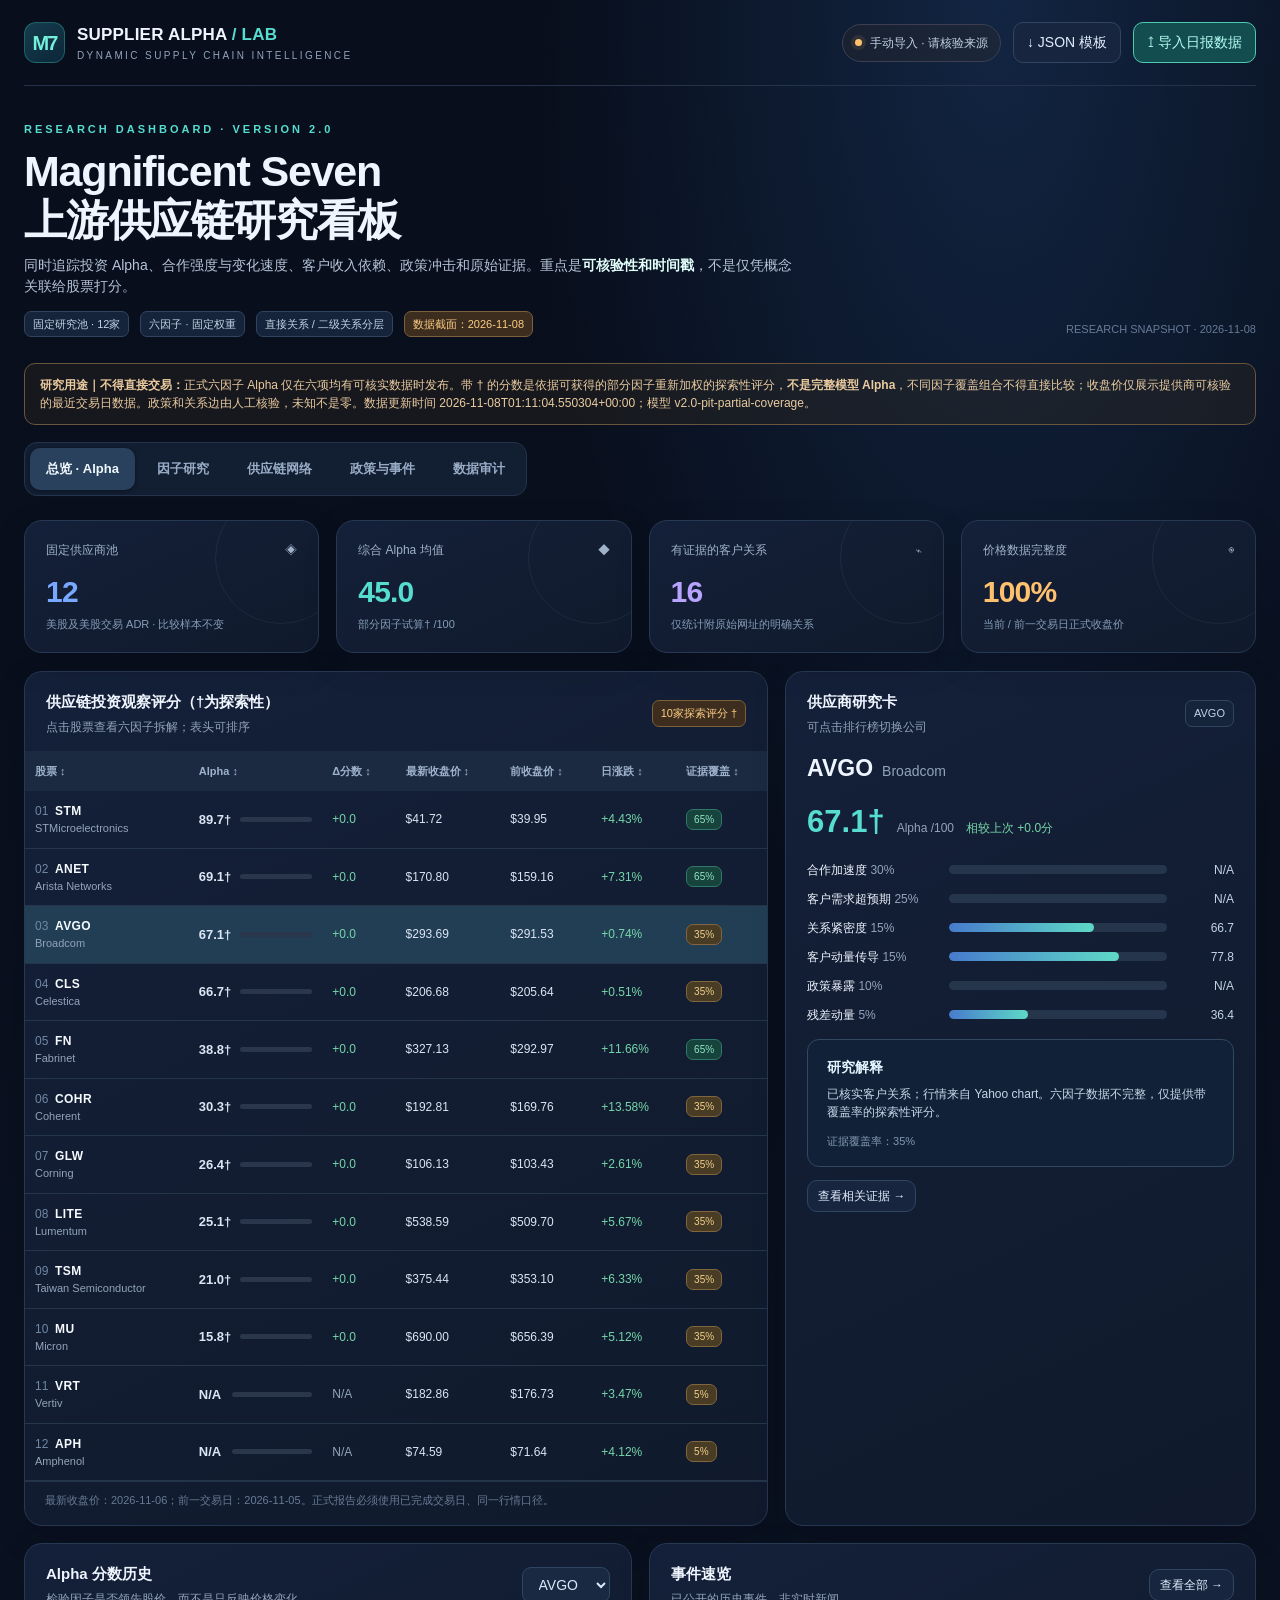
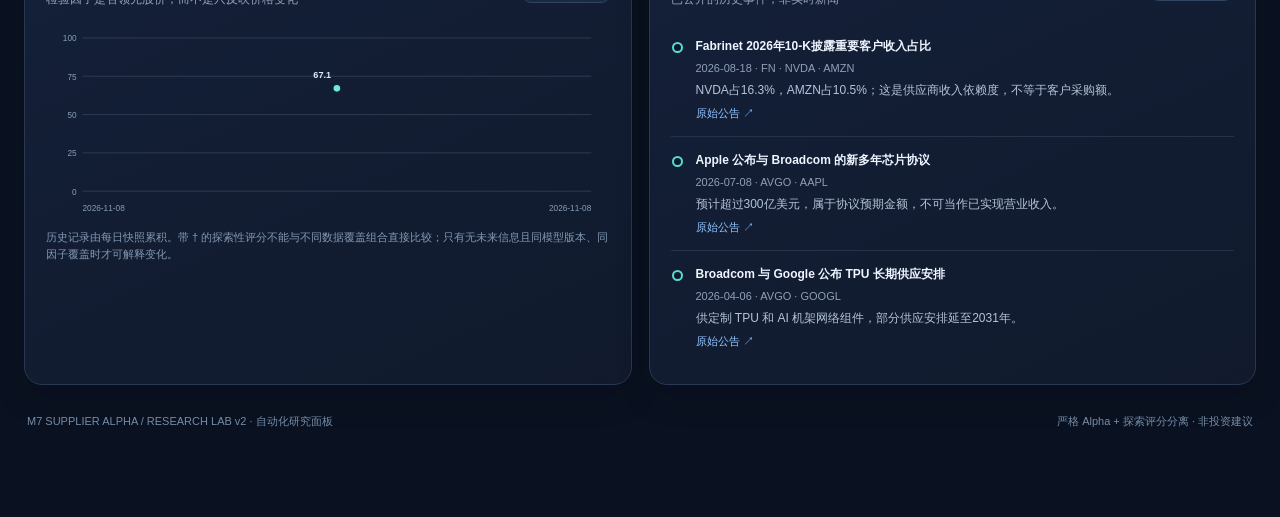
==== commit dec2fee6: "Display first verified EOD prices directly at dashboard load" ====
--- a/site/index.html
+++ b/site/index.html
@@ -39,8 +39,7 @@
 <footer class="foot"><span>M7 SUPPLIER ALPHA / RESEARCH LAB v2 · 自动化研究面板</span><span>严格 Alpha + 探索评分分离 · 非投资建议</span></footer>
 </div>
 <div id="toast" role="status"></div>
-<script>window.M7_LIVE_DATA = {"as_of":"2026-11-07","price_date":null,"previous_price_date":null,"mode":"partial","model_version":"v2.0-pit-partial-coverage","retrieved_at_utc":"2026-11-08T00:48:48.901949+00:00","suppliers":[{"ticker":"TSM","name":"Taiwan Semiconductor","alpha":null,"previous_alpha":null,"provisional_alpha":null,"previous_provisional_alpha":null,"model_version":"v2.0-pit-partial-coverage","close":null,"previous_close":null,"price_date":null,"previous_price_date":null,"price_source":null,"price_provider":null,"price_fresh":false,"coverage":0.15,"confidence":"研究探索","evidence_count":1,"factors":{"acceleration":null,"demand":null,"tightness":11.11,"customer_momentum":null,"policy":null,"residual_momentum":null},"factor_methods":{"acceleration":"verified reported client revenue-share delta (pp), peer percentile; if unavailable N/A","demand":"SEC annual capex YoY proxy, NOT consensus surprise; customer-weighted peer percentile","tightness":"documented verified M7 link count/edge category, NOT dollar procurement; peer percentile","customer_momentum":"verified customer-weighted 20-trading-day unadjusted close return, peer percentile","policy":"manually verified dated signed policy exposures, peer percentile; if absent N/A","residual_momentum":"supplier 20-day return minus beta times XLK 20-day return (beta from 60 matched sessions), peer percentile"},"known_clients":["NVDA"],"explanation":"已披露七巨头客户：NVDA（公开证据记录，非完整采购额）；行情未获取，禁止计算价格动量；六因子数据尚不完整，正式 Alpha 暂不发布；仅供研究的可得因子综合分单独标注。","history":[]},{"ticker":"AVGO","name":"Broadcom","alpha":null,"previous_alpha":null,"provisional_alpha":null,"previous_provisional_alpha":null,"model_version":"v2.0-pit-partial-coverage","close":null,"previous_close":null,"price_date":null,"previous_price_date":null,"price_source":null,"price_provider":null,"price_fresh":false,"coverage":0.15,"confidence":"研究探索","evidence_count":2,"factors":{"acceleration":null,"demand":null,"tightness":66.67,"customer_momentum":null,"policy":null,"residual_momentum":null},"factor_methods":{"acceleration":"verified reported client revenue-share delta (pp), peer percentile; if unavailable N/A","demand":"SEC annual capex YoY proxy, NOT consensus surprise; customer-weighted peer percentile","tightness":"documented verified M7 link count/edge category, NOT dollar procurement; peer percentile","customer_momentum":"verified customer-weighted 20-trading-day unadjusted close return, peer percentile","policy":"manually verified dated signed policy exposures, peer percentile; if absent N/A","residual_momentum":"supplier 20-day return minus beta times XLK 20-day return (beta from 60 matched sessions), peer percentile"},"known_clients":["AAPL","GOOGL"],"explanation":"已披露七巨头客户：AAPL, GOOGL（公开证据记录，非完整采购额）；行情未获取，禁止计算价格动量；六因子数据尚不完整，正式 Alpha 暂不发布；仅供研究的可得因子综合分单独标注。","history":[]},{"ticker":"ANET","name":"Arista Networks","alpha":null,"previous_alpha":null,"provisional_alpha":61.11,"previous_provisional_alpha":null,"model_version":"v2.0-pit-partial-coverage","close":null,"previous_close":null,"price_date":null,"previous_price_date":null,"price_source":null,"price_provider":null,"price_fresh":false,"coverage":0.45,"confidence":"研究探索","evidence_count":2,"factors":{"acceleration":50.0,"demand":null,"tightness":83.33,"customer_momentum":null,"policy":null,"residual_momentum":null},"factor_methods":{"acceleration":"verified reported client revenue-share delta (pp), peer percentile; if unavailable N/A","demand":"SEC annual capex YoY proxy, NOT consensus surprise; customer-weighted peer percentile","tightness":"documented verified M7 link count/edge category, NOT dollar procurement; peer percentile","customer_momentum":"verified customer-weighted 20-trading-day unadjusted close return, peer percentile","policy":"manually verified dated signed policy exposures, peer percentile; if absent N/A","residual_momentum":"supplier 20-day return minus beta times XLK 20-day return (beta from 60 matched sessions), peer percentile"},"known_clients":["META","MSFT"],"explanation":"已披露七巨头客户：META, MSFT（公开证据记录，非完整采购额）；行情未获取，禁止计算价格动量；六因子数据尚不完整，正式 Alpha 暂不发布；仅供研究的可得因子综合分单独标注。","history":[{"date":"2026-11-07","alpha":61.11,"mode":"provisional","coverage":0.45}]},{"ticker":"COHR","name":"Coherent","alpha":null,"previous_alpha":null,"provisional_alpha":null,"previous_provisional_alpha":null,"model_version":"v2.0-pit-partial-coverage","close":null,"previous_close":null,"price_date":null,"previous_price_date":null,"price_source":null,"price_provider":null,"price_fresh":false,"coverage":0.15,"confidence":"研究探索","evidence_count":1,"factors":{"acceleration":null,"demand":null,"tightness":38.89,"customer_momentum":null,"policy":null,"residual_momentum":null},"factor_methods":{"acceleration":"verified reported client revenue-share delta (pp), peer percentile; if unavailable N/A","demand":"SEC annual capex YoY proxy, NOT consensus surprise; customer-weighted peer percentile","tightness":"documented verified M7 link count/edge category, NOT dollar procurement; peer percentile","customer_momentum":"verified customer-weighted 20-trading-day unadjusted close return, peer percentile","policy":"manually verified dated signed policy exposures, peer percentile; if absent N/A","residual_momentum":"supplier 20-day return minus beta times XLK 20-day return (beta from 60 matched sessions), peer percentile"},"known_clients":["NVDA"],"explanation":"已披露七巨头客户：NVDA（公开证据记录，非完整采购额）；行情未获取，禁止计算价格动量；六因子数据尚不完整，正式 Alpha 暂不发布；仅供研究的可得因子综合分单独标注。","history":[]},{"ticker":"LITE","name":"Lumentum","alpha":null,"previous_alpha":null,"provisional_alpha":null,"previous_provisional_alpha":null,"model_version":"v2.0-pit-partial-coverage","close":null,"previous_close":null,"price_date":null,"previous_price_date":null,"price_source":null,"price_provider":null,"price_fresh":false,"coverage":0.15,"confidence":"研究探索","evidence_count":1,"factors":{"acceleration":null,"demand":null,"tightness":38.89,"customer_momentum":null,"policy":null,"residual_momentum":null},"factor_methods":{"acceleration":"verified reported client revenue-share delta (pp), peer percentile; if unavailable N/A","demand":"SEC annual capex YoY proxy, NOT consensus surprise; customer-weighted peer percentile","tightness":"documented verified M7 link count/edge category, NOT dollar procurement; peer percentile","customer_momentum":"verified customer-weighted 20-trading-day unadjusted close return, peer percentile","policy":"manually verified dated signed policy exposures, peer percentile; if absent N/A","residual_momentum":"supplier 20-day return minus beta times XLK 20-day return (beta from 60 matched sessions), peer percentile"},"known_clients":["NVDA"],"explanation":"已披露七巨头客户：NVDA（公开证据记录，非完整采购额）；行情未获取，禁止计算价格动量；六因子数据尚不完整，正式 Alpha 暂不发布；仅供研究的可得因子综合分单独标注。","history":[]},{"ticker":"FN","name":"Fabrinet","alpha":null,"previous_alpha":null,"provisional_alpha":27.78,"previous_provisional_alpha":null,"model_version":"v2.0-pit-partial-coverage","close":null,"previous_close":null,"price_date":null,"previous_price_date":null,"price_source":null,"price_provider":null,"price_fresh":false,"coverage":0.45,"confidence":"研究探索","evidence_count":2,"factors":{"acceleration":0.0,"demand":null,"tightness":83.33,"customer_momentum":null,"policy":null,"residual_momentum":null},"factor_methods":{"acceleration":"verified reported client revenue-share delta (pp), peer percentile; if unavailable N/A","demand":"SEC annual capex YoY proxy, NOT consensus surprise; customer-weighted peer percentile","tightness":"documented verified M7 link count/edge category, NOT dollar procurement; peer percentile","customer_momentum":"verified customer-weighted 20-trading-day unadjusted close return, peer percentile","policy":"manually verified dated signed policy exposures, peer percentile; if absent N/A","residual_momentum":"supplier 20-day return minus beta times XLK 20-day return (beta from 60 matched sessions), peer percentile"},"known_clients":["AMZN","NVDA"],"explanation":"已披露七巨头客户：AMZN, NVDA（公开证据记录，非完整采购额）；行情未获取，禁止计算价格动量；六因子数据尚不完整，正式 Alpha 暂不发布；仅供研究的可得因子综合分单独标注。","history":[{"date":"2026-11-07","alpha":27.78,"mode":"provisional","coverage":0.45}]},{"ticker":"GLW","name":"Corning","alpha":null,"previous_alpha":null,"provisional_alpha":null,"previous_provisional_alpha":null,"model_version":"v2.0-pit-partial-coverage","close":null,"previous_close":null,"price_date":null,"previous_price_date":null,"price_source":null,"price_provider":null,"price_fresh":false,"coverage":0.15,"confidence":"研究探索","evidence_count":1,"factors":{"acceleration":null,"demand":null,"tightness":11.11,"customer_momentum":null,"policy":null,"residual_momentum":null},"factor_methods":{"acceleration":"verified reported client revenue-share delta (pp), peer percentile; if unavailable N/A","demand":"SEC annual capex YoY proxy, NOT consensus surprise; customer-weighted peer percentile","tightness":"documented verified M7 link count/edge category, NOT dollar procurement; peer percentile","customer_momentum":"verified customer-weighted 20-trading-day unadjusted close return, peer percentile","policy":"manually verified dated signed policy exposures, peer percentile; if absent N/A","residual_momentum":"supplier 20-day return minus beta times XLK 20-day return (beta from 60 matched sessions), peer percentile"},"known_clients":["META"],"explanation":"已披露七巨头客户：META（公开证据记录，非完整采购额）；行情未获取，禁止计算价格动量；六因子数据尚不完整，正式 Alpha 暂不发布；仅供研究的可得因子综合分单独标注。","history":[]},{"ticker":"CLS","name":"Celestica","alpha":null,"previous_alpha":null,"provisional_alpha":null,"previous_provisional_alpha":null,"model_version":"v2.0-pit-partial-coverage","close":null,"previous_close":null,"price_date":null,"previous_price_date":null,"price_source":null,"price_provider":null,"price_fresh":false,"coverage":0.15,"confidence":"研究探索","evidence_count":3,"factors":{"acceleration":null,"demand":null,"tightness":100.0,"customer_momentum":null,"policy":null,"residual_momentum":null},"factor_methods":{"acceleration":"verified reported client revenue-share delta (pp), peer percentile; if unavailable N/A","demand":"SEC annual capex YoY proxy, NOT consensus surprise; customer-weighted peer percentile","tightness":"documented verified M7 link count/edge category, NOT dollar procurement; peer percentile","customer_momentum":"verified customer-weighted 20-trading-day unadjusted close return, peer percentile","policy":"manually verified dated signed policy exposures, peer percentile; if absent N/A","residual_momentum":"supplier 20-day return minus beta times XLK 20-day return (beta from 60 matched sessions), peer percentile"},"known_clients":["AMZN","GOOGL","META"],"explanation":"已披露七巨头客户：AMZN, GOOGL, META（公开证据记录，非完整采购额）；行情未获取，禁止计算价格动量；六因子数据尚不完整，正式 Alpha 暂不发布；仅供研究的可得因子综合分单独标注。","history":[]},{"ticker":"MU","name":"Micron","alpha":null,"previous_alpha":null,"provisional_alpha":null,"previous_provisional_alpha":null,"model_version":"v2.0-pit-partial-coverage","close":null,"previous_close":null,"price_date":null,"previous_price_date":null,"price_source":null,"price_provider":null,"price_fresh":false,"coverage":0.15,"confidence":"研究探索","evidence_count":1,"factors":{"acceleration":null,"demand":null,"tightness":11.11,"customer_momentum":null,"policy":null,"residual_momentum":null},"factor_methods":{"acceleration":"verified reported client revenue-share delta (pp), peer percentile; if unavailable N/A","demand":"SEC annual capex YoY proxy, NOT consensus surprise; customer-weighted peer percentile","tightness":"documented verified M7 link count/edge category, NOT dollar procurement; peer percentile","customer_momentum":"verified customer-weighted 20-trading-day unadjusted close return, peer percentile","policy":"manually verified dated signed policy exposures, peer percentile; if absent N/A","residual_momentum":"supplier 20-day return minus beta times XLK 20-day return (beta from 60 matched sessions), peer percentile"},"known_clients":["NVDA"],"explanation":"已披露七巨头客户：NVDA（公开证据记录，非完整采购额）；行情未获取，禁止计算价格动量；六因子数据尚不完整，正式 Alpha 暂不发布；仅供研究的可得因子综合分单独标注。","history":[]},{"ticker":"VRT","name":"Vertiv","alpha":null,"previous_alpha":null,"provisional_alpha":null,"previous_provisional_alpha":null,"model_version":"v2.0-pit-partial-coverage","close":null,"previous_close":null,"price_date":null,"previous_price_date":null,"price_source":null,"price_provider":null,"price_fresh":false,"coverage":0,"confidence":"研究探索","evidence_count":0,"factors":{"acceleration":null,"demand":null,"tightness":null,"customer_momentum":null,"policy":null,"residual_momentum":null},"factor_methods":{"acceleration":"verified reported client revenue-share delta (pp), peer percentile; if unavailable N/A","demand":"SEC annual capex YoY proxy, NOT consensus surprise; customer-weighted peer percentile","tightness":"documented verified M7 link count/edge category, NOT dollar procurement; peer percentile","customer_momentum":"verified customer-weighted 20-trading-day unadjusted close return, peer percentile","policy":"manually verified dated signed policy exposures, peer percentile; if absent N/A","residual_momentum":"supplier 20-day return minus beta times XLK 20-day return (beta from 60 matched sessions), peer percentile"},"known_clients":[],"explanation":"当前种子证据库没有可计分的已验证客户关系；这不代表不存在供应关系；行情未获取，禁止计算价格动量；六因子数据尚不完整，正式 Alpha 暂不发布；仅供研究的可得因子综合分单独标注。","history":[]},{"ticker":"APH","name":"Amphenol","alpha":null,"previous_alpha":null,"provisional_alpha":null,"previous_provisional_alpha":null,"model_version":"v2.0-pit-partial-coverage","close":null,"previous_close":null,"price_date":null,"previous_price_date":null,"price_source":null,"price_provider":null,"price_fresh":false,"coverage":0,"confidence":"研究探索","evidence_count":0,"factors":{"acceleration":null,"demand":null,"tightness":null,"customer_momentum":null,"policy":null,"residual_momentum":null},"factor_methods":{"acceleration":"verified reported client revenue-share delta (pp), peer percentile; if unavailable N/A","demand":"SEC annual capex YoY proxy, NOT consensus surprise; customer-weighted peer percentile","tightness":"documented verified M7 link count/edge category, NOT dollar procurement; peer percentile","customer_momentum":"verified customer-weighted 20-trading-day unadjusted close return, peer percentile","policy":"manually verified dated signed policy exposures, peer percentile; if absent N/A","residual_momentum":"supplier 20-day return minus beta times XLK 20-day return (beta from 60 matched sessions), peer percentile"},"known_clients":[],"explanation":"当前种子证据库没有可计分的已验证客户关系；这不代表不存在供应关系；行情未获取，禁止计算价格动量；六因子数据尚不完整，正式 Alpha 暂不发布；仅供研究的可得因子综合分单独标注。","history":[]},{"ticker":"STM","name":"STMicroelectronics","alpha":null,"previous_alpha":null,"provisional_alpha":85.19,"previous_provisional_alpha":null,"model_version":"v2.0-pit-partial-coverage","close":null,"previous_close":null,"price_date":null,"previous_price_date":null,"price_source":null,"price_provider":null,"price_fresh":false,"coverage":0.45,"confidence":"研究探索","evidence_count":2,"factors":{"acceleration":100.0,"demand":null,"tightness":55.56,"customer_momentum":null,"policy":null,"residual_momentum":null},"factor_methods":{"acceleration":"verified reported client revenue-share delta (pp), peer percentile; if unavailable N/A","demand":"SEC annual capex YoY proxy, NOT consensus surprise; customer-weighted peer percentile","tightness":"documented verified M7 link count/edge category, NOT dollar procurement; peer percentile","customer_momentum":"verified customer-weighted 20-trading-day unadjusted close return, peer percentile","policy":"manually verified dated signed policy exposures, peer percentile; if absent N/A","residual_momentum":"supplier 20-day return minus beta times XLK 20-day return (beta from 60 matched sessions), peer percentile"},"known_clients":["AAPL","TSLA"],"explanation":"已披露七巨头客户：AAPL, TSLA（公开证据记录，非完整采购额）；行情未获取，禁止计算价格动量；六因子数据尚不完整，正式 Alpha 暂不发布；仅供研究的可得因子综合分单独标注。","history":[{"date":"2026-11-07","alpha":85.19,"mode":"provisional","coverage":0.45}]}],"relationships":[{"supplier":"FN","customer":"NVDA","date":"2026-08-18","kind":"客户收入披露","description":"2026财年客户收入占比16.3%；2025财年为27.6%","revenue_share":16.3,"amount":null,"source":"https://investor.fabrinet.com/node/13676/xbrl-viewer","verified":true,"prior_revenue_share":27.6,"prior_fiscal_year":2025,"fiscal_year":2026},{"supplier":"FN","customer":"AMZN","date":"2026-08-18","kind":"客户收入披露","description":"2026财年客户收入占比10.5%","revenue_share":10.5,"amount":null,"source":"https://investor.fabrinet.com/node/13676/xbrl-viewer","verified":true},{"supplier":"GLW","customer":"META","date":"2026-01-27","kind":"多年度采购协议","description":"光纤及光缆合作，上限60亿美元；不是已实现收入","revenue_share":null,"amount":"最高60亿美元","source":"https://about.fb.com/news/2026/01/meta-6-billion-agreement-corning-support-us-manufacturing/","verified":true},{"supplier":"COHR","customer":"NVDA","date":"2026-03-02","kind":"多年供应及战略合作","description":"多亿美元级采购承诺与20亿美元股权投资；性质不同不可相加","revenue_share":null,"amount":"采购承诺未列精确值","source":"https://investor.nvidia.com/news/press-release-details/2026/NVIDIA-and-Coherent-Announce-Strategic-Partnership-to-Develop-Optics-Technology-to-Scale-Next-Generation-Data-Center-Architecture/default.aspx","verified":true},{"supplier":"LITE","customer":"NVDA","date":"2026-03-02","kind":"多年供应及战略合作","description":"多亿美元级采购承诺与20亿美元股权投资；性质不同不可相加","revenue_share":null,"amount":"采购承诺未列精确值","source":"https://investor.lumentum.com/financial-news-releases/news-details/2026/NVIDIA-Announces-Strategic-Partnership-With-Lumentum-to-Develop-State-of-the-Art-Optics-Technology/default.aspx","verified":true},{"supplier":"AVGO","customer":"GOOGL","date":"2026-04-06","kind":"TPU长期供应","description":"定制TPU及网络组件供应，安排持续至最多2031年","revenue_share":null,"amount":null,"source":"https://www.sec.gov/Archives/edgar/data/1730168/000119312526144028/d87999d8k.htm","verified":true},{"supplier":"AVGO","customer":"AAPL","date":"2026-07-08","kind":"多年度供应协议","description":"美国本土芯片及无线连接，多年预计超过300亿美元","revenue_share":null,"amount":"预期超过300亿美元","source":"https://www.apple.com/newsroom/2026/07/apple-to-increase-spend-with-broadcom-to-produce-billions-more-us-chips/","verified":true},{"supplier":"ANET","customer":"MSFT","date":"2025-02-19","kind":"客户收入披露","description":"FY2024 Microsoft贡献总收入20%，FY2023为18%；2025年度报告匿名化，不能直接将2025客户比例归属Microsoft。","source":"https://www.sec.gov/Archives/edgar/data/1596532/000159653225000028/anet-20241231.htm","verified":true,"revenue_share":20.0,"source_type":"SEC 10-K/20-F","first_public_date":"2025-02-19","prior_revenue_share":18.0},{"supplier":"ANET","customer":"META","date":"2025-02-19","kind":"客户收入披露","description":"FY2024 Meta贡献总收入15%，FY2023为21%；2025年度报告匿名化，不能据此赋值FY2025。","source":"https://www.sec.gov/Archives/edgar/data/1596532/000159653225000028/anet-20241231.htm","verified":true,"revenue_share":15.0,"source_type":"SEC 10-K/20-F","first_public_date":"2025-02-19","prior_revenue_share":21.0},{"supplier":"TSM","customer":"NVDA","date":"2026-02-25","kind":"上市客户正式年报供应商披露","description":"Nvidia FY2026 10-K点名TSMC为晶圆代工厂；并未披露分配给TSM的具体采购额。","source":"https://www.sec.gov/Archives/edgar/data/1045810/000104581026000021/nvda-20260125.htm","verified":true,"revenue_share":null,"source_type":"SEC 10-K/20-F","first_public_date":"2026-02-25"},{"supplier":"TSM","customer":"AAPL","date":null,"kind":"待验证","description":"原型关系待补历史公开证据","source":null,"verified":false},{"supplier":"STM","customer":"AAPL","date":"2026-02-26","kind":"客户收入披露","description":"STM 2025年20-F披露Apple占FY2025收入17.7%，2024年14.5%，并称其为重要客户。","source":"https://www.sec.gov/Archives/edgar/data/932787/000093278726000009/stm-20251231.htm","verified":true,"revenue_share":17.7,"source_type":"SEC 10-K/20-F","first_public_date":"2026-02-26","prior_revenue_share":14.5},{"supplier":"CLS","customer":"AMZN","date":"2026-02-27","kind":"上市公司10-K客户名单","description":"CLS FY2025 10-K将Amazon Fulfillment Services列为CCS业务客户之一；未单独披露其占收入比例。","source":"https://www.sec.gov/Archives/edgar/data/1030894/000103089426000011/cls-20251231.htm","verified":true,"revenue_share":null,"source_type":"SEC 10-K/20-F","first_public_date":"2026-02-27"},{"supplier":"MU","customer":"NVDA","date":"2026-02-25","kind":"上市客户正式年报供应商披露","description":"Nvidia FY2026 10-K点名Micron为内存采购商之一，未披露金额和比例。","source":"https://www.sec.gov/Archives/edgar/data/1045810/000104581026000021/nvda-20260125.htm","verified":true,"revenue_share":null,"source_type":"SEC 10-K/20-F","first_public_date":"2026-02-25"},{"supplier":"STM","customer":"TSLA","date":"2026-02-26","kind":"客户名单披露","description":"STM FY2025 Form 20-F将Tesla列为主要客户，未公开单一客户收入占比。","revenue_share":null,"amount":null,"source":"https://www.sec.gov/Archives/edgar/data/932787/000093278726000009/stm-20251231.htm","verified":true,"source_type":"SEC 10-K/20-F","first_public_date":"2026-02-26"},{"supplier":"CLS","customer":"GOOGL","date":"2026-02-27","kind":"上市公司10-K客户名单","description":"CLS FY2025 10-K将Google列为CCS业务客户之一；未披露Google专属采购金额。","revenue_share":null,"amount":null,"source":"https://www.sec.gov/Archives/edgar/data/1030894/000103089426000011/cls-20251231.htm","verified":true,"source_type":"SEC 10-K/20-F","first_public_date":"2026-02-27"},{"supplier":"CLS","customer":"META","date":"2026-02-27","kind":"上市公司10-K客户名单","description":"CLS FY2025 10-K将Meta Platforms列为CCS业务客户之一；未披露其收入占比。","revenue_share":null,"amount":null,"source":"https://www.sec.gov/Archives/edgar/data/1030894/000103089426000011/cls-20251231.htm","verified":true,"source_type":"SEC 10-K/20-F","first_public_date":"2026-02-27"}],"events":[{"date":"2026-08-18","title":"Fabrinet 2026年10-K披露重要客户收入占比","type":"filing","tickers":["FN","NVDA","AMZN"],"description":"NVDA占16.3%，AMZN占10.5%；这是供应商收入依赖度，不等于客户采购额。","source":"https://investor.fabrinet.com/node/13676/xbrl-viewer"},{"date":"2026-07-08","title":"Apple 公布与 Broadcom 的新多年芯片协议","type":"contract","tickers":["AVGO","AAPL"],"description":"预计超过300亿美元，属于协议预期金额，不可当作已实现营业收入。","source":"https://www.apple.com/newsroom/2026/07/apple-to-increase-spend-with-broadcom-to-produce-billions-more-us-chips/"},{"date":"2026-04-06","title":"Broadcom 与 Google 公布 TPU 长期供应安排","type":"contract","tickers":["AVGO","GOOGL"],"description":"供定制 TPU 和 AI 机架网络组件，部分供应安排延至2031年。","source":"https://www.sec.gov/Archives/edgar/data/1730168/000119312526144028/d87999d8k.htm"},{"date":"2026-03-02","title":"Nvidia–Coherent 光学器件战略合作","type":"investment","tickers":["COHR","NVDA"],"description":"多年采购承诺另加20亿美元股权投资，应分别建模。","source":"https://investor.nvidia.com/news/press-release-details/2026/NVIDIA-and-Coherent-Announce-Strategic-Partnership-to-Develop-Optics-Technology-to-Scale-Next-Generation-Data-Center-Architecture/default.aspx"},{"date":"2026-03-02","title":"Nvidia–Lumentum 光学器件战略合作","type":"investment","tickers":["LITE","NVDA"],"description":"多年采购承诺另加20亿美元股权投资，应分别建模。","source":"https://investor.lumentum.com/financial-news-releases/news-details/2026/NVIDIA-Announces-Strategic-Partnership-With-Lumentum-to-Develop-State-of-the-Art-Optics-Technology/default.aspx"},{"date":"2026-01-27","title":"Meta–Corning 光纤供应协议","type":"contract","tickers":["GLW","META"],"description":"多年协议金额最高60亿美元，支持美国数据中心扩建。","source":"https://about.fb.com/news/2026/01/meta-6-billion-agreement-corning-support-us-manufacturing/"}],"policies":[{"date":"2026-01-15","effective_date":"2026-01-15","title":"BIS：先进计算芯片对华许可审查调整","status":"正式规则（以持续最新核验为准）","scope":"先进芯片及其供应链；需按具体芯片和目的地判断","direction":"双向：准入改善与合规成本并存","source":"https://www.govinfo.gov/app/details/FR-2026-01-15/2026-00789","description":"符合特定条件的H200及同类产品改为逐案许可审查，不代表所有出口自动放开。"},{"date":"2026-01-14","effective_date":"2026-01-15","title":"Section 232：特定半导体进口税","status":"公布并实施（以持续最新核验为准）","scope":"符合具体技术参数及用途规定的部分芯片","direction":"取决于产品、豁免和进口用途","source":"https://content.govdelivery.com/accounts/USDHSCBP/bulletins/4047318","description":"CBP公布特定半导体及衍生产品25%附加税规则与例外；不可概括为所有芯片一律25%。"}],"filing_candidates":[],"policy_candidates":[],"audit":{"market_prices_present":0,"market_prices_total":12,"official_alpha_count":0,"provisional_count":3,"verified_edges":16,"unverified_edges_excluded":1,"capex_annual_yoy_clients":[],"model_caveat":"Strict score requires all six factors. Exploratory score renormalizes observed factors; NOT comparable across different factor-availability patterns.","market_qa_errors":[]},"capex_sources":{}};
-</script>
+<script>window.M7_LIVE_DATA = {"as_of":"2026-11-08","price_date":"2026-11-06","previous_price_date":"2026-11-05","mode":"live_partial","model_version":"v2.0-pit-partial-coverage","retrieved_at_utc":"2026-11-08T01:11:04.550304+00:00","suppliers":[{"ticker":"TSM","name":"Taiwan Semiconductor","alpha":null,"previous_alpha":null,"provisional_alpha":21,"previous_provisional_alpha":21,"model_version":"v2.0-pit-partial-coverage","close":375.44,"previous_close":353.1,"price_date":"2026-11-06","previous_price_date":"2026-11-05","price_source":"https://query1.finance.yahoo.com/v8/finance/chart/TSM?range=9mo&interval=1d","price_provider":"Yahoo chart","price_fresh":true,"coverage":0.35,"confidence":"研究探索","evidence_count":1,"factors":{"acceleration":null,"demand":null,"tightness":11.11,"customer_momentum":16.67,"policy":null,"residual_momentum":63.64},"factor_methods":{"acceleration":"verified reported client revenue-share delta (pp), peer percentile; if unavailable N/A","demand":"SEC annual capex YoY proxy, NOT consensus surprise; customer-weighted peer percentile","tightness":"documented verified M7 link count/edge category, NOT dollar procurement; peer percentile","customer_momentum":"verified customer-weighted 20-trading-day unadjusted close return, peer percentile","policy":"manually verified dated signed policy exposures, peer percentile; if absent N/A","residual_momentum":"supplier 20-day return minus beta times XLK 20-day return (beta from 60 matched sessions), peer percentile"},"known_clients":["NVDA"],"explanation":"已核实客户关系；行情来自 Yahoo chart。六因子数据不完整，仅提供带覆盖率的探索性评分。","history":[{"date":"2026-11-08","alpha":21,"mode":"provisional","coverage":0.35}]},{"ticker":"AVGO","name":"Broadcom","alpha":null,"previous_alpha":null,"provisional_alpha":67.1,"previous_provisional_alpha":67.1,"model_version":"v2.0-pit-partial-coverage","close":293.69,"previous_close":291.53,"price_date":"2026-11-06","previous_price_date":"2026-11-05","price_source":"https://query1.finance.yahoo.com/v8/finance/chart/AVGO?range=9mo&interval=1d","price_provider":"Yahoo chart","price_fresh":true,"coverage":0.35,"confidence":"研究探索","evidence_count":2,"factors":{"acceleration":null,"demand":null,"tightness":66.67,"customer_momentum":77.78,"policy":null,"residual_momentum":36.36},"factor_methods":{"acceleration":"verified reported client revenue-share delta (pp), peer percentile; if unavailable N/A","demand":"SEC annual capex YoY proxy, NOT consensus surprise; customer-weighted peer percentile","tightness":"documented verified M7 link count/edge category, NOT dollar procurement; peer percentile","customer_momentum":"verified customer-weighted 20-trading-day unadjusted close return, peer percentile","policy":"manually verified dated signed policy exposures, peer percentile; if absent N/A","residual_momentum":"supplier 20-day return minus beta times XLK 20-day return (beta from 60 matched sessions), peer percentile"},"known_clients":["AAPL","GOOGL"],"explanation":"已核实客户关系；行情来自 Yahoo chart。六因子数据不完整，仅提供带覆盖率的探索性评分。","history":[{"date":"2026-11-08","alpha":67.1,"mode":"provisional","coverage":0.35}]},{"ticker":"ANET","name":"Arista Networks","alpha":null,"previous_alpha":null,"provisional_alpha":69.11,"previous_provisional_alpha":69.11,"model_version":"v2.0-pit-partial-coverage","close":170.8,"previous_close":159.16,"price_date":"2026-11-06","previous_price_date":"2026-11-05","price_source":"https://query1.finance.yahoo.com/v8/finance/chart/ANET?range=9mo&interval=1d","price_provider":"Yahoo chart","price_fresh":true,"coverage":0.65,"confidence":"研究探索","evidence_count":2,"factors":{"acceleration":50,"demand":null,"tightness":83.33,"customer_momentum":88.89,"policy":null,"residual_momentum":81.82},"factor_methods":{"acceleration":"verified reported client revenue-share delta (pp), peer percentile; if unavailable N/A","demand":"SEC annual capex YoY proxy, NOT consensus surprise; customer-weighted peer percentile","tightness":"documented verified M7 link count/edge category, NOT dollar procurement; peer percentile","customer_momentum":"verified customer-weighted 20-trading-day unadjusted close return, peer percentile","policy":"manually verified dated signed policy exposures, peer percentile; if absent N/A","residual_momentum":"supplier 20-day return minus beta times XLK 20-day return (beta from 60 matched sessions), peer percentile"},"known_clients":["META","MSFT"],"explanation":"已核实客户关系；行情来自 Yahoo chart。六因子数据不完整，仅提供带覆盖率的探索性评分。","history":[{"date":"2026-11-07","alpha":61.11,"mode":"provisional","coverage":0.45},{"date":"2026-11-08","alpha":69.11,"mode":"provisional","coverage":0.65}]},{"ticker":"COHR","name":"Coherent","alpha":null,"previous_alpha":null,"provisional_alpha":30.3,"previous_provisional_alpha":30.3,"model_version":"v2.0-pit-partial-coverage","close":192.81,"previous_close":169.76,"price_date":"2026-11-06","previous_price_date":"2026-11-05","price_source":"https://query1.finance.yahoo.com/v8/finance/chart/COHR?range=9mo&interval=1d","price_provider":"Yahoo chart","price_fresh":true,"coverage":0.35,"confidence":"研究探索","evidence_count":1,"factors":{"acceleration":null,"demand":null,"tightness":38.89,"customer_momentum":16.67,"policy":null,"residual_momentum":45.45},"factor_methods":{"acceleration":"verified reported client revenue-share delta (pp), peer percentile; if unavailable N/A","demand":"SEC annual capex YoY proxy, NOT consensus surprise; customer-weighted peer percentile","tightness":"documented verified M7 link count/edge category, NOT dollar procurement; peer percentile","customer_momentum":"verified customer-weighted 20-trading-day unadjusted close return, peer percentile","policy":"manually verified dated signed policy exposures, peer percentile; if absent N/A","residual_momentum":"supplier 20-day return minus beta times XLK 20-day return (beta from 60 matched sessions), peer percentile"},"known_clients":["NVDA"],"explanation":"已核实客户关系；行情来自 Yahoo chart。六因子数据不完整，仅提供带覆盖率的探索性评分。","history":[{"date":"2026-11-08","alpha":30.3,"mode":"provisional","coverage":0.35}]},{"ticker":"LITE","name":"Lumentum","alpha":null,"previous_alpha":null,"provisional_alpha":25.11,"previous_provisional_alpha":25.11,"model_version":"v2.0-pit-partial-coverage","close":538.59,"previous_close":509.7,"price_date":"2026-11-06","previous_price_date":"2026-11-05","price_source":"https://query1.finance.yahoo.com/v8/finance/chart/LITE?range=9mo&interval=1d","price_provider":"Yahoo chart","price_fresh":true,"coverage":0.35,"confidence":"研究探索","evidence_count":1,"factors":{"acceleration":null,"demand":null,"tightness":38.89,"customer_momentum":16.67,"policy":null,"residual_momentum":9.09},"factor_methods":{"acceleration":"verified reported client revenue-share delta (pp), peer percentile; if unavailable N/A","demand":"SEC annual capex YoY proxy, NOT consensus surprise; customer-weighted peer percentile","tightness":"documented verified M7 link count/edge category, NOT dollar procurement; peer percentile","customer_momentum":"verified customer-weighted 20-trading-day unadjusted close return, peer percentile","policy":"manually verified dated signed policy exposures, peer percentile; if absent N/A","residual_momentum":"supplier 20-day return minus beta times XLK 20-day return (beta from 60 matched sessions), peer percentile"},"known_clients":["NVDA"],"explanation":"已核实客户关系；行情来自 Yahoo chart。六因子数据不完整，仅提供带覆盖率的探索性评分。","history":[{"date":"2026-11-08","alpha":25.11,"mode":"provisional","coverage":0.35}]},{"ticker":"FN","name":"Fabrinet","alpha":null,"previous_alpha":null,"provisional_alpha":38.81,"previous_provisional_alpha":38.81,"model_version":"v2.0-pit-partial-coverage","close":327.13,"previous_close":292.97,"price_date":"2026-11-06","previous_price_date":"2026-11-05","price_source":"https://query1.finance.yahoo.com/v8/finance/chart/FN?range=9mo&interval=1d","price_provider":"Yahoo chart","price_fresh":true,"coverage":0.65,"confidence":"研究探索","evidence_count":2,"factors":{"acceleration":0,"demand":null,"tightness":83.33,"customer_momentum":66.67,"policy":null,"residual_momentum":54.55},"factor_methods":{"acceleration":"verified reported client revenue-share delta (pp), peer percentile; if unavailable N/A","demand":"SEC annual capex YoY proxy, NOT consensus surprise; customer-weighted peer percentile","tightness":"documented verified M7 link count/edge category, NOT dollar procurement; peer percentile","customer_momentum":"verified customer-weighted 20-trading-day unadjusted close return, peer percentile","policy":"manually verified dated signed policy exposures, peer percentile; if absent N/A","residual_momentum":"supplier 20-day return minus beta times XLK 20-day return (beta from 60 matched sessions), peer percentile"},"known_clients":["AMZN","NVDA"],"explanation":"已核实客户关系；行情来自 Yahoo chart。六因子数据不完整，仅提供带覆盖率的探索性评分。","history":[{"date":"2026-11-07","alpha":27.78,"mode":"provisional","coverage":0.45},{"date":"2026-11-08","alpha":38.81,"mode":"provisional","coverage":0.65}]},{"ticker":"GLW","name":"Corning","alpha":null,"previous_alpha":null,"provisional_alpha":26.4,"previous_provisional_alpha":26.4,"model_version":"v2.0-pit-partial-coverage","close":106.13,"previous_close":103.43,"price_date":"2026-11-06","previous_price_date":"2026-11-05","price_source":"https://query1.finance.yahoo.com/v8/finance/chart/GLW?range=9mo&interval=1d","price_provider":"Yahoo chart","price_fresh":true,"coverage":0.35,"confidence":"研究探索","evidence_count":1,"factors":{"acceleration":null,"demand":null,"tightness":11.11,"customer_momentum":44.44,"policy":null,"residual_momentum":18.18},"factor_methods":{"acceleration":"verified reported client revenue-share delta (pp), peer percentile; if unavailable N/A","demand":"SEC annual capex YoY proxy, NOT consensus surprise; customer-weighted peer percentile","tightness":"documented verified M7 link count/edge category, NOT dollar procurement; peer percentile","customer_momentum":"verified customer-weighted 20-trading-day unadjusted close return, peer percentile","policy":"manually verified dated signed policy exposures, peer percentile; if absent N/A","residual_momentum":"supplier 20-day return minus beta times XLK 20-day return (beta from 60 matched sessions), peer percentile"},"known_clients":["META"],"explanation":"已核实客户关系；行情来自 Yahoo chart。六因子数据不完整，仅提供带覆盖率的探索性评分。","history":[{"date":"2026-11-08","alpha":26.4,"mode":"provisional","coverage":0.35}]},{"ticker":"CLS","name":"Celestica","alpha":null,"previous_alpha":null,"provisional_alpha":66.67,"previous_provisional_alpha":66.67,"model_version":"v2.0-pit-partial-coverage","close":206.68,"previous_close":205.64,"price_date":"2026-11-06","previous_price_date":"2026-11-05","price_source":"https://query1.finance.yahoo.com/v8/finance/chart/CLS?range=9mo&interval=1d","price_provider":"Yahoo chart","price_fresh":true,"coverage":0.35,"confidence":"研究探索","evidence_count":3,"factors":{"acceleration":null,"demand":null,"tightness":100,"customer_momentum":55.56,"policy":null,"residual_momentum":0},"factor_methods":{"acceleration":"verified reported client revenue-share delta (pp), peer percentile; if unavailable N/A","demand":"SEC annual capex YoY proxy, NOT consensus surprise; customer-weighted peer percentile","tightness":"documented verified M7 link count/edge category, NOT dollar procurement; peer percentile","customer_momentum":"verified customer-weighted 20-trading-day unadjusted close return, peer percentile","policy":"manually verified dated signed policy exposures, peer percentile; if absent N/A","residual_momentum":"supplier 20-day return minus beta times XLK 20-day return (beta from 60 matched sessions), peer percentile"},"known_clients":["AMZN","GOOGL","META"],"explanation":"已核实客户关系；行情来自 Yahoo chart。六因子数据不完整，仅提供带覆盖率的探索性评分。","history":[{"date":"2026-11-08","alpha":66.67,"mode":"provisional","coverage":0.35}]},{"ticker":"MU","name":"Micron","alpha":null,"previous_alpha":null,"provisional_alpha":15.8,"previous_provisional_alpha":15.8,"model_version":"v2.0-pit-partial-coverage","close":690,"previous_close":656.39,"price_date":"2026-11-06","previous_price_date":"2026-11-05","price_source":"https://query1.finance.yahoo.com/v8/finance/chart/MU?range=9mo&interval=1d","price_provider":"Yahoo chart","price_fresh":true,"coverage":0.35,"confidence":"研究探索","evidence_count":1,"factors":{"acceleration":null,"demand":null,"tightness":11.11,"customer_momentum":16.67,"policy":null,"residual_momentum":27.27},"factor_methods":{"acceleration":"verified reported client revenue-share delta (pp), peer percentile; if unavailable N/A","demand":"SEC annual capex YoY proxy, NOT consensus surprise; customer-weighted peer percentile","tightness":"documented verified M7 link count/edge category, NOT dollar procurement; peer percentile","customer_momentum":"verified customer-weighted 20-trading-day unadjusted close return, peer percentile","policy":"manually verified dated signed policy exposures, peer percentile; if absent N/A","residual_momentum":"supplier 20-day return minus beta times XLK 20-day return (beta from 60 matched sessions), peer percentile"},"known_clients":["NVDA"],"explanation":"已核实客户关系；行情来自 Yahoo chart。六因子数据不完整，仅提供带覆盖率的探索性评分。","history":[{"date":"2026-11-08","alpha":15.8,"mode":"provisional","coverage":0.35}]},{"ticker":"VRT","name":"Vertiv","alpha":null,"previous_alpha":null,"provisional_alpha":null,"previous_provisional_alpha":null,"model_version":"v2.0-pit-partial-coverage","close":182.86,"previous_close":176.73,"price_date":"2026-11-06","previous_price_date":"2026-11-05","price_source":"https://query1.finance.yahoo.com/v8/finance/chart/VRT?range=9mo&interval=1d","price_provider":"Yahoo chart","price_fresh":true,"coverage":0.05,"confidence":"研究探索","evidence_count":0,"factors":{"acceleration":null,"demand":null,"tightness":null,"customer_momentum":null,"policy":null,"residual_momentum":72.73},"factor_methods":{"acceleration":"verified reported client revenue-share delta (pp), peer percentile; if unavailable N/A","demand":"SEC annual capex YoY proxy, NOT consensus surprise; customer-weighted peer percentile","tightness":"documented verified M7 link count/edge category, NOT dollar procurement; peer percentile","customer_momentum":"verified customer-weighted 20-trading-day unadjusted close return, peer percentile","policy":"manually verified dated signed policy exposures, peer percentile; if absent N/A","residual_momentum":"supplier 20-day return minus beta times XLK 20-day return (beta from 60 matched sessions), peer percentile"},"known_clients":[],"explanation":"已核实客户关系；行情来自 Yahoo chart。六因子数据不完整，仅提供带覆盖率的探索性评分。","history":[]},{"ticker":"APH","name":"Amphenol","alpha":null,"previous_alpha":null,"provisional_alpha":null,"previous_provisional_alpha":null,"model_version":"v2.0-pit-partial-coverage","close":74.59,"previous_close":71.64,"price_date":"2026-11-06","previous_price_date":"2026-11-05","price_source":"https://query1.finance.yahoo.com/v8/finance/chart/APH?range=9mo&interval=1d","price_provider":"Yahoo chart","price_fresh":true,"coverage":0.05,"confidence":"研究探索","evidence_count":0,"factors":{"acceleration":null,"demand":null,"tightness":null,"customer_momentum":null,"policy":null,"residual_momentum":90.91},"factor_methods":{"acceleration":"verified reported client revenue-share delta (pp), peer percentile; if unavailable N/A","demand":"SEC annual capex YoY proxy, NOT consensus surprise; customer-weighted peer percentile","tightness":"documented verified M7 link count/edge category, NOT dollar procurement; peer percentile","customer_momentum":"verified customer-weighted 20-trading-day unadjusted close return, peer percentile","policy":"manually verified dated signed policy exposures, peer percentile; if absent N/A","residual_momentum":"supplier 20-day return minus beta times XLK 20-day return (beta from 60 matched sessions), peer percentile"},"known_clients":[],"explanation":"已核实客户关系；行情来自 Yahoo chart。六因子数据不完整，仅提供带覆盖率的探索性评分。","history":[]},{"ticker":"STM","name":"STMicroelectronics","alpha":null,"previous_alpha":null,"provisional_alpha":89.74,"previous_provisional_alpha":89.74,"model_version":"v2.0-pit-partial-coverage","close":41.72,"previous_close":39.95,"price_date":"2026-11-06","previous_price_date":"2026-11-05","price_source":"https://query1.finance.yahoo.com/v8/finance/chart/STM?range=9mo&interval=1d","price_provider":"Yahoo chart","price_fresh":true,"coverage":0.65,"confidence":"研究探索","evidence_count":2,"factors":{"acceleration":100,"demand":null,"tightness":55.56,"customer_momentum":100,"policy":null,"residual_momentum":100},"factor_methods":{"acceleration":"verified reported client revenue-share delta (pp), peer percentile; if unavailable N/A","demand":"SEC annual capex YoY proxy, NOT consensus surprise; customer-weighted peer percentile","tightness":"documented verified M7 link count/edge category, NOT dollar procurement; peer percentile","customer_momentum":"verified customer-weighted 20-trading-day unadjusted close return, peer percentile","policy":"manually verified dated signed policy exposures, peer percentile; if absent N/A","residual_momentum":"supplier 20-day return minus beta times XLK 20-day return (beta from 60 matched sessions), peer percentile"},"known_clients":["AAPL","TSLA"],"explanation":"已核实客户关系；行情来自 Yahoo chart。六因子数据不完整，仅提供带覆盖率的探索性评分。","history":[{"date":"2026-11-07","alpha":85.19,"mode":"provisional","coverage":0.45},{"date":"2026-11-08","alpha":89.74,"mode":"provisional","coverage":0.65}]}],"relationships":[{"supplier":"FN","customer":"NVDA","date":"2026-08-18","kind":"客户收入披露","description":"2026财年客户收入占比16.3%；2025财年为27.6%","revenue_share":16.3,"amount":null,"source":"https://investor.fabrinet.com/node/13676/xbrl-viewer","verified":true,"prior_revenue_share":27.6,"prior_fiscal_year":2025,"fiscal_year":2026},{"supplier":"FN","customer":"AMZN","date":"2026-08-18","kind":"客户收入披露","description":"2026财年客户收入占比10.5%","revenue_share":10.5,"amount":null,"source":"https://investor.fabrinet.com/node/13676/xbrl-viewer","verified":true},{"supplier":"GLW","customer":"META","date":"2026-01-27","kind":"多年度采购协议","description":"光纤及光缆合作，上限60亿美元；不是已实现收入","revenue_share":null,"amount":"最高60亿美元","source":"https://about.fb.com/news/2026/01/meta-6-billion-agreement-corning-support-us-manufacturing/","verified":true},{"supplier":"COHR","customer":"NVDA","date":"2026-03-02","kind":"多年供应及战略合作","description":"多亿美元级采购承诺与20亿美元股权投资；性质不同不可相加","revenue_share":null,"amount":"采购承诺未列精确值","source":"https://investor.nvidia.com/news/press-release-details/2026/NVIDIA-and-Coherent-Announce-Strategic-Partnership-to-Develop-Optics-Technology-to-Scale-Next-Generation-Data-Center-Architecture/default.aspx","verified":true},{"supplier":"LITE","customer":"NVDA","date":"2026-03-02","kind":"多年供应及战略合作","description":"多亿美元级采购承诺与20亿美元股权投资；性质不同不可相加","revenue_share":null,"amount":"采购承诺未列精确值","source":"https://investor.lumentum.com/financial-news-releases/news-details/2026/NVIDIA-Announces-Strategic-Partnership-With-Lumentum-to-Develop-State-of-the-Art-Optics-Technology/default.aspx","verified":true},{"supplier":"AVGO","customer":"GOOGL","date":"2026-04-06","kind":"TPU长期供应","description":"定制TPU及网络组件供应，安排持续至最多2031年","revenue_share":null,"amount":null,"source":"https://www.sec.gov/Archives/edgar/data/1730168/000119312526144028/d87999d8k.htm","verified":true},{"supplier":"AVGO","customer":"AAPL","date":"2026-07-08","kind":"多年度供应协议","description":"美国本土芯片及无线连接，多年预计超过300亿美元","revenue_share":null,"amount":"预期超过300亿美元","source":"https://www.apple.com/newsroom/2026/07/apple-to-increase-spend-with-broadcom-to-produce-billions-more-us-chips/","verified":true},{"supplier":"ANET","customer":"MSFT","date":"2025-02-19","kind":"客户收入披露","description":"FY2024 Microsoft贡献总收入20%，FY2023为18%；2025年度报告匿名化，不能直接将2025客户比例归属Microsoft。","source":"https://www.sec.gov/Archives/edgar/data/1596532/000159653225000028/anet-20241231.htm","verified":true,"revenue_share":20,"source_type":"SEC 10-K/20-F","first_public_date":"2025-02-19","prior_revenue_share":18},{"supplier":"ANET","customer":"META","date":"2025-02-19","kind":"客户收入披露","description":"FY2024 Meta贡献总收入15%，FY2023为21%；2025年度报告匿名化，不能据此赋值FY2025。","source":"https://www.sec.gov/Archives/edgar/data/1596532/000159653225000028/anet-20241231.htm","verified":true,"revenue_share":15,"source_type":"SEC 10-K/20-F","first_public_date":"2025-02-19","prior_revenue_share":21},{"supplier":"TSM","customer":"NVDA","date":"2026-02-25","kind":"上市客户正式年报供应商披露","description":"Nvidia FY2026 10-K点名TSMC为晶圆代工厂；并未披露分配给TSM的具体采购额。","source":"https://www.sec.gov/Archives/edgar/data/1045810/000104581026000021/nvda-20260125.htm","verified":true,"revenue_share":null,"source_type":"SEC 10-K/20-F","first_public_date":"2026-02-25"},{"supplier":"TSM","customer":"AAPL","date":null,"kind":"待验证","description":"原型关系待补历史公开证据","source":null,"verified":false},{"supplier":"STM","customer":"AAPL","date":"2026-02-26","kind":"客户收入披露","description":"STM 2025年20-F披露Apple占FY2025收入17.7%，2024年14.5%，并称其为重要客户。","source":"https://www.sec.gov/Archives/edgar/data/932787/000093278726000009/stm-20251231.htm","verified":true,"revenue_share":17.7,"source_type":"SEC 10-K/20-F","first_public_date":"2026-02-26","prior_revenue_share":14.5},{"supplier":"CLS","customer":"AMZN","date":"2026-02-27","kind":"上市公司10-K客户名单","description":"CLS FY2025 10-K将Amazon Fulfillment Services列为CCS业务客户之一；未单独披露其占收入比例。","source":"https://www.sec.gov/Archives/edgar/data/1030894/000103089426000011/cls-20251231.htm","verified":true,"revenue_share":null,"source_type":"SEC 10-K/20-F","first_public_date":"2026-02-27"},{"supplier":"MU","customer":"NVDA","date":"2026-02-25","kind":"上市客户正式年报供应商披露","description":"Nvidia FY2026 10-K点名Micron为内存采购商之一，未披露金额和比例。","source":"https://www.sec.gov/Archives/edgar/data/1045810/000104581026000021/nvda-20260125.htm","verified":true,"revenue_share":null,"source_type":"SEC 10-K/20-F","first_public_date":"2026-02-25"},{"supplier":"STM","customer":"TSLA","date":"2026-02-26","kind":"客户名单披露","description":"STM FY2025 Form 20-F将Tesla列为主要客户，未公开单一客户收入占比。","revenue_share":null,"amount":null,"source":"https://www.sec.gov/Archives/edgar/data/932787/000093278726000009/stm-20251231.htm","verified":true,"source_type":"SEC 10-K/20-F","first_public_date":"2026-02-26"},{"supplier":"CLS","customer":"GOOGL","date":"2026-02-27","kind":"上市公司10-K客户名单","description":"CLS FY2025 10-K将Google列为CCS业务客户之一；未披露Google专属采购金额。","revenue_share":null,"amount":null,"source":"https://www.sec.gov/Archives/edgar/data/1030894/000103089426000011/cls-20251231.htm","verified":true,"source_type":"SEC 10-K/20-F","first_public_date":"2026-02-27"},{"supplier":"CLS","customer":"META","date":"2026-02-27","kind":"上市公司10-K客户名单","description":"CLS FY2025 10-K将Meta Platforms列为CCS业务客户之一；未披露其收入占比。","revenue_share":null,"amount":null,"source":"https://www.sec.gov/Archives/edgar/data/1030894/000103089426000011/cls-20251231.htm","verified":true,"source_type":"SEC 10-K/20-F","first_public_date":"2026-02-27"}],"events":[{"date":"2026-08-18","title":"Fabrinet 2026年10-K披露重要客户收入占比","type":"filing","tickers":["FN","NVDA","AMZN"],"description":"NVDA占16.3%，AMZN占10.5%；这是供应商收入依赖度，不等于客户采购额。","source":"https://investor.fabrinet.com/node/13676/xbrl-viewer"},{"date":"2026-07-08","title":"Apple 公布与 Broadcom 的新多年芯片协议","type":"contract","tickers":["AVGO","AAPL"],"description":"预计超过300亿美元，属于协议预期金额，不可当作已实现营业收入。","source":"https://www.apple.com/newsroom/2026/07/apple-to-increase-spend-with-broadcom-to-produce-billions-more-us-chips/"},{"date":"2026-04-06","title":"Broadcom 与 Google 公布 TPU 长期供应安排","type":"contract","tickers":["AVGO","GOOGL"],"description":"供定制 TPU 和 AI 机架网络组件，部分供应安排延至2031年。","source":"https://www.sec.gov/Archives/edgar/data/1730168/000119312526144028/d87999d8k.htm"},{"date":"2026-03-02","title":"Nvidia–Coherent 光学器件战略合作","type":"investment","tickers":["COHR","NVDA"],"description":"多年采购承诺另加20亿美元股权投资，应分别建模。","source":"https://investor.nvidia.com/news/press-release-details/2026/NVIDIA-and-Coherent-Announce-Strategic-Partnership-to-Develop-Optics-Technology-to-Scale-Next-Generation-Data-Center-Architecture/default.aspx"},{"date":"2026-03-02","title":"Nvidia–Lumentum 光学器件战略合作","type":"investment","tickers":["LITE","NVDA"],"description":"多年采购承诺另加20亿美元股权投资，应分别建模。","source":"https://investor.lumentum.com/financial-news-releases/news-details/2026/NVIDIA-Announces-Strategic-Partnership-With-Lumentum-to-Develop-State-of-the-Art-Optics-Technology/default.aspx"},{"date":"2026-01-27","title":"Meta–Corning 光纤供应协议","type":"contract","tickers":["GLW","META"],"description":"多年协议金额最高60亿美元，支持美国数据中心扩建。","source":"https://about.fb.com/news/2026/01/meta-6-billion-agreement-corning-support-us-manufacturing/"}],"policies":[{"date":"2026-01-15","effective_date":"2026-01-15","title":"BIS：先进计算芯片对华许可审查调整","status":"正式规则（以持续最新核验为准）","scope":"先进芯片及其供应链；需按具体芯片和目的地判断","direction":"双向：准入改善与合规成本并存","source":"https://www.govinfo.gov/app/details/FR-2026-01-15/2026-00789","description":"符合特定条件的H200及同类产品改为逐案许可审查，不代表所有出口自动放开。"},{"date":"2026-01-14","effective_date":"2026-01-15","title":"Section 232：特定半导体进口税","status":"公布并实施（以持续最新核验为准）","scope":"符合具体技术参数及用途规定的部分芯片","direction":"取决于产品、豁免和进口用途","source":"https://content.govdelivery.com/accounts/USDHSCBP/bulletins/4047318","description":"CBP公布特定半导体及衍生产品25%附加税规则与例外；不可概括为所有芯片一律25%。"}],"filing_candidates":[],"policy_candidates":[],"audit":{"market_prices_present":12,"market_prices_total":12,"official_alpha_count":0,"provisional_count":10,"verified_edges":16,"unverified_edges_excluded":1,"capex_annual_yoy_clients":[],"model_caveat":"6-factor alpha is N/A until ALL validated factors available. Partial scores are exploratory.","market_qa_errors":[]},"capex_sources":{}};</script>
 <script>
 'use strict';
 const TICKERS=['TSM','AVGO','ANET','COHR','LITE','FN','GLW','CLS','MU','VRT','APH','STM'];
